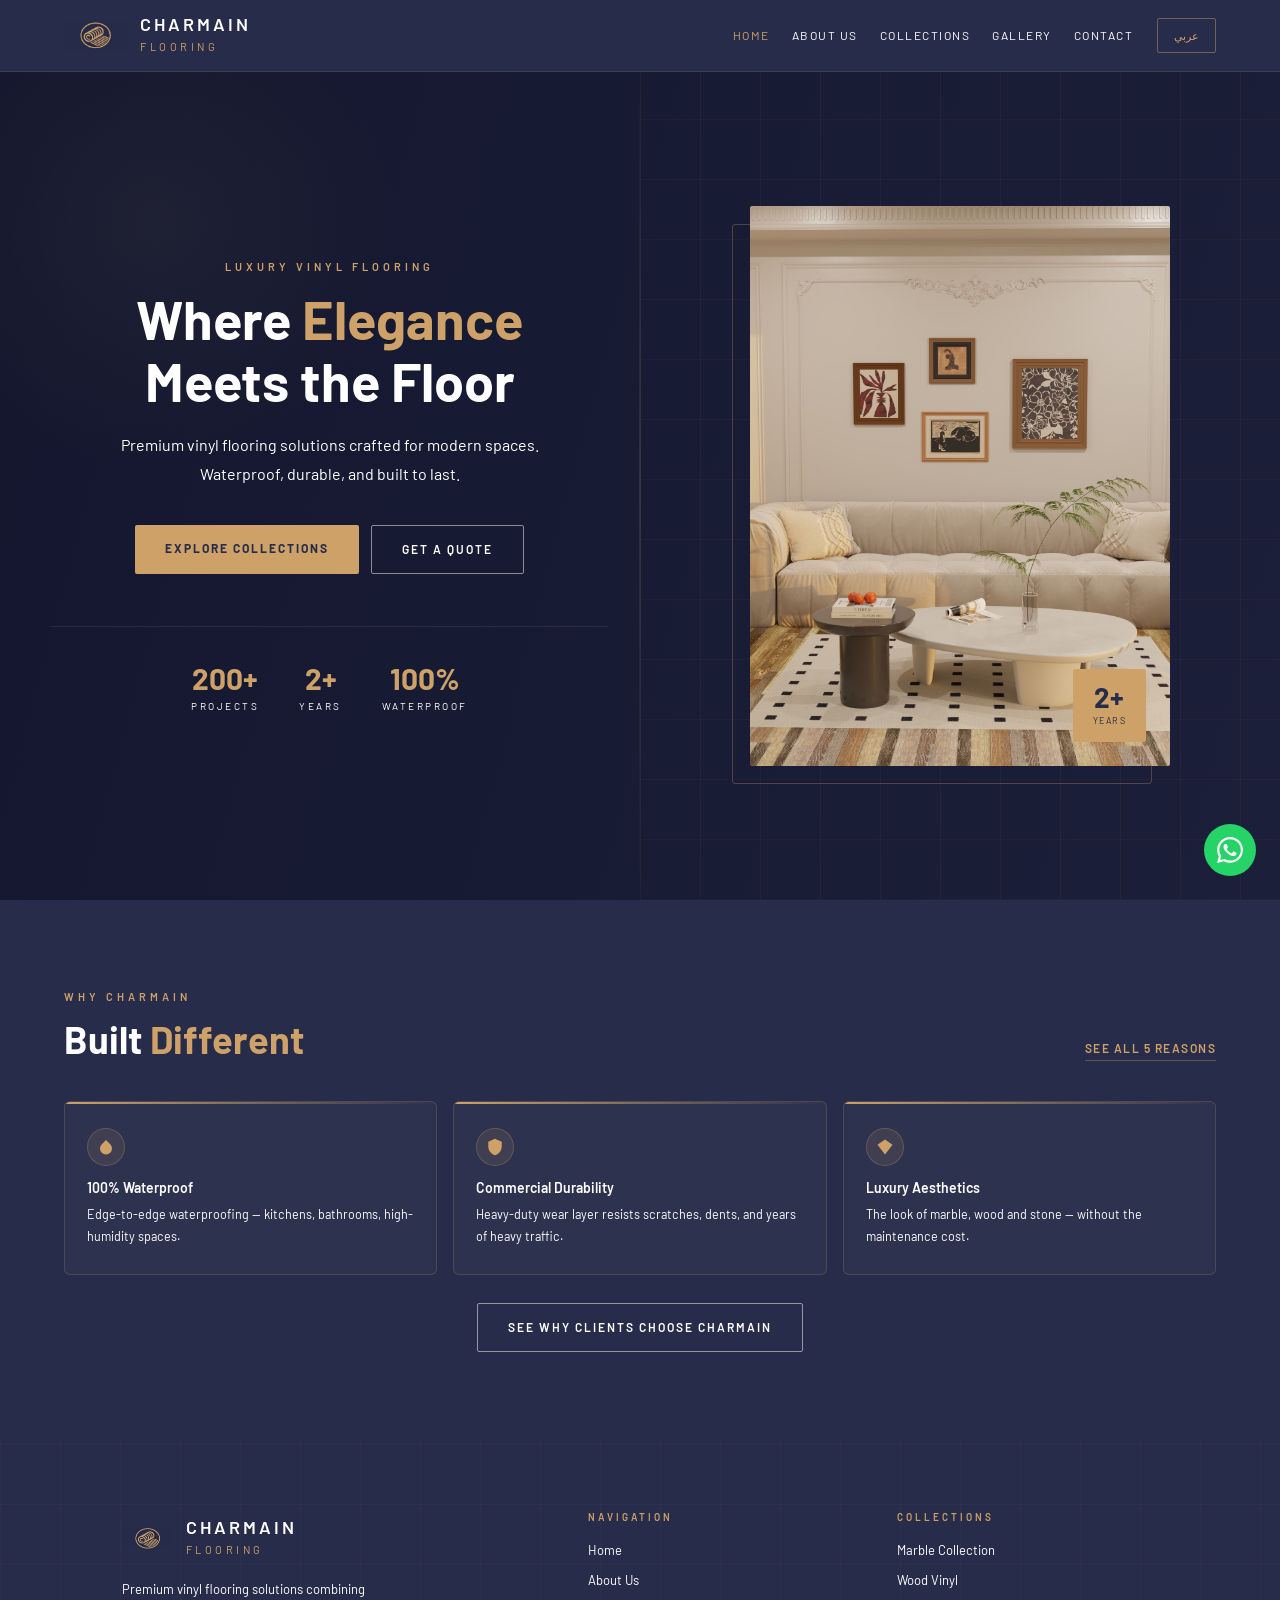
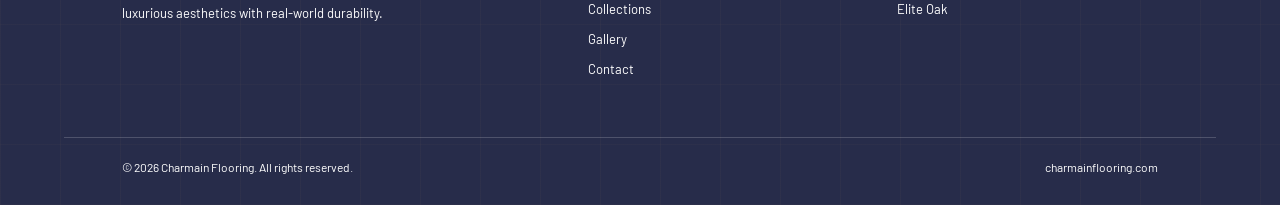
==== index.html @ 374a214e "Hero: add looping muted video background with dark overlay and fade-in transition" ====
<!DOCTYPE html>
<html lang="en">
<head>
<title>Charmain Flooring — Luxury Vinyl Flooring</title>
<meta charset="UTF-8">
<meta name="viewport" content="width=device-width, initial-scale=1.0">
<link rel="icon" href="/favicon.ico" sizes="any">
<link rel="apple-touch-icon" sizes="180x180" href="favicon_io/apple-touch-icon.png">
<link rel="icon" type="image/png" sizes="32x32" href="favicon_io/favicon-32x32.png">
<link rel="icon" type="image/png" sizes="16x16" href="favicon_io/favicon-16x16.png">
<link rel="shortcut icon" href="favicon_io/favicon.ico">
<link rel="manifest" href="favicon_io/site.webmanifest">
<link rel="preconnect" href="https://fonts.googleapis.com">
<link rel="preconnect" href="https://fonts.gstatic.com" crossorigin>
<link href="https://fonts.googleapis.com/css2?family=Barlow:wght@300;400;500;600;700&family=Cairo:wght@300;400;500;600;700;800&display=swap" rel="stylesheet">
<link rel="stylesheet" href="styles.css?v=3">
</head>
<body id="body">

<!-- NAV -->
<nav id="navbar">
  <a class="logo" href="index.html">
    <div class="logo-mark"><img src="[data-uri]" alt="Charmain Flooring Logo" style="width:64px;height:64px;object-fit:contain;"></div>
    <div class="logo-text-wrap">
      <span class="brand">Charmain</span>
      <span class="sub" data-en="Flooring" data-ar="للأرضيات">Flooring</span>
    </div>
  </a>
  <div class="nav-right">
    <ul class="nav-links">
      <li><a href="index.html" class="active" data-en="Home" data-ar="الرئيسية">Home</a></li>
      <li><a href="about.html" class="" data-en="About Us" data-ar="من نحن">About Us</a></li>
      <li><a href="collections.html" class="" data-en="Collections" data-ar="المجموعات">Collections</a></li>
      <li><a href="gallery.html" class="" data-en="Gallery" data-ar="المعرض">Gallery</a></li>
      <li><a href="contact.html" class="" data-en="Contact" data-ar="اتصل بنا">Contact</a></li>
    </ul>
    <button class="lang-btn" id="langBtn" type="button" aria-label="Switch language">عربي</button>
    <button class="hamburger" id="ham" type="button" aria-label="Menu" aria-expanded="false" aria-controls="mobileMenu"><span></span><span></span><span></span></button>
  </div>
</nav>

<div class="mobile-menu" id="mobileMenu">
  <a href="index.html" data-en="Home" data-ar="الرئيسية">Home</a>
  <a href="about.html" data-en="About Us" data-ar="من نحن">About Us</a>
  <a href="collections.html" data-en="Collections" data-ar="المجموعات">Collections</a>
  <a href="gallery.html" data-en="Gallery" data-ar="المعرض">Gallery</a>
  <a href="contact.html" data-en="Contact" data-ar="اتصل بنا">Contact</a>
  <div class="mob-lang-wrap">
    <button class="lang-btn mob-lang" id="langBtnMob" type="button" aria-label="Switch language">عربي</button>
  </div>
</div>

<!-- ══ PAGE: HOME ══════════════════════════════════════════════════════════ -->


<section class="hero">
  <!-- Video background -->
  <video class="hero-video-bg" autoplay muted loop playsinline preload="auto">
    <source src="videos/1.mp4" type="video/mp4">
  </video>
  <div class="hero-video-overlay"></div>

  <div class="hero-grid-bg"></div>
  <div class="hero-vline"></div>
  <div class="hero-content">
    <p class="eyebrow" data-en="Luxury Vinyl Flooring" data-ar="أرضيات فينيل فاخرة">Luxury Vinyl Flooring</p>
    <h1 data-en="Where <em>Elegance</em><br>Meets the Floor" data-ar="حيث تلتقي <em>الأناقة</em><br>بالأرضية">Where <em>Elegance</em><br>Meets the Floor</h1>
    <p class="hero-desc" data-en="Premium vinyl flooring solutions crafted for modern spaces. Waterproof, durable, and built to last." data-ar="حلول أرضيات فينيل راقية مصممة للمساحات الحديثة. مقاوم للماء ومتين وبُني ليدوم.">Premium vinyl flooring solutions crafted for modern spaces. Waterproof, durable, and built to last.</p>
    <div class="hero-btns">
      <a href="collections.html" class="btn-gold" data-en="Explore Collections" data-ar="استكشف المجموعات">Explore Collections</a>
      <a href="contact.html" class="btn-ghost" data-en="Get a Quote" data-ar="اطلب عرض سعر">Get a Quote</a>
    </div>
    <div class="hero-stats">
      <div class="stat"><span class="stat-n">200+</span><span class="stat-l" data-en="Projects" data-ar="مشروع">Projects</span></div>
      <div class="stat"><span class="stat-n">2+</span><span class="stat-l" data-en="Years" data-ar="سنة خبرة">Years</span></div>
      <div class="stat"><span class="stat-n">100%</span><span class="stat-l" data-en="Waterproof" data-ar="مقاوم للماء">Waterproof</span></div>
    </div>
  </div>
  <div class="hero-visual">
    <div class="hero-visual-frame">
    <div class="hero-visual-inner">
      <img src="images/about.jpg" alt="Luxury vinyl flooring living room">
      <div class="hero-visual-badge">
        <span>2+</span>
        <span data-en="Years" data-ar="سنة خبرة">Years</span>
      </div>
    </div>
    </div><!-- /frame -->
  </div>
</section>

<!-- ── HOME: WHY US TEASER ──────────────────────────────────────────────── -->
<section class="home-why-teaser">
  <div class="home-why-inner">
    <div class="home-why-top">
      <div>
        <p class="eyebrow" data-en="Why Charmain" data-ar="لماذا شارمين">Why Charmain</p>
        <h2 data-en="Built <em>Different</em>" data-ar="مختلفون <em>بالبناء</em>">Built <em>Different</em></h2>
      </div>
      <a class="home-why-cta-link" href="about.html" href="about.html" data-en="See All 5 Reasons" data-ar="اطّلع على كل الأسباب الـ5">
        See All 5 Reasons
        <svg viewBox="0 0 24 24"><path d="M8.59 16.59L13.17 12 8.59 7.41 10 6l6 6-6 6z"/></svg>
      </a>
    </div>
    <div class="home-why-preview">
      <div class="home-why-card">
        <div class="home-why-card-icon"><svg viewBox="0 0 24 24"><path d="M12 2.69l5.66 5.66a8 8 0 11-11.31 0z"/></svg></div>
        <h4 data-en="100% Waterproof" data-ar="مقاوم للماء 100%">100% Waterproof</h4>
        <p data-en="Edge-to-edge waterproofing — kitchens, bathrooms, high-humidity spaces." data-ar="مقاوم للماء من حافة إلى حافة — مثالي للمطابخ والحمامات.">Edge-to-edge waterproofing — kitchens, bathrooms, high-humidity spaces.</p>
      </div>
      <div class="home-why-card">
        <div class="home-why-card-icon"><svg viewBox="0 0 24 24"><path d="M12 1L3 5v6c0 5.55 3.84 10.74 9 12 5.16-1.26 9-6.45 9-12V5l-9-4z"/></svg></div>
        <h4 data-en="Commercial Durability" data-ar="متانة تجارية">Commercial Durability</h4>
        <p data-en="Heavy-duty wear layer resists scratches, dents, and years of heavy traffic." data-ar="طبقة تآكل شديدة التحمل تقاوم الخدوش والاستخدام المكثف.">Heavy-duty wear layer resists scratches, dents, and years of heavy traffic.</p>
      </div>
      <div class="home-why-card">
        <div class="home-why-card-icon"><svg viewBox="0 0 24 24"><path d="M12 2L2 9l10 13L22 9z"/></svg></div>
        <h4 data-en="Luxury Aesthetics" data-ar="جماليات فاخرة">Luxury Aesthetics</h4>
        <p data-en="The look of marble, wood and stone — without the maintenance cost." data-ar="مظهر الرخام والخشب والحجر — بدون تكاليف الصيانة.">The look of marble, wood and stone — without the maintenance cost.</p>
      </div>
    </div>
    <div style="text-align:center;margin-top:28px;">
      <a href="about.html" class="btn-ghost" data-en="See Why Clients Choose Charmain" data-ar="اكتشف لماذا يختار عملاؤنا شارمين">See Why Clients Choose Charmain</a>
    </div>
  </div>
</section>

<!-- ══ FOOTER ═══════════════════════════════════════════════════════════════ -->
<footer>
  <div class="container footer-grid">
    <div class="f-brand">
      <div class="logo" style="margin-bottom:14px;">
        <div class="logo-mark" style="width:52px;height:52px;"><img src="[data-uri]" alt="Charmain Flooring" style="width:52px;height:52px;object-fit:contain;"></div>
        <div class="logo-text-wrap">
          <span class="brand">Charmain</span>
          <span class="sub" data-en="Flooring" data-ar="للأرضيات">Flooring</span>
        </div>
      </div>
      <p data-en="Premium vinyl flooring solutions combining luxurious aesthetics with real-world durability." data-ar="حلول أرضيات فينيل فاخرة تجمع بين الجمالية الراقية والمتانة الحقيقية.">Premium vinyl flooring solutions combining luxurious aesthetics with real-world durability.</p>
    </div>
    <div class="f-col">
      <h4 data-en="Navigation" data-ar="روابط">Navigation</h4>
      <a href="index.html" data-en="Home" data-ar="الرئيسية">Home</a>
      <a href="about.html" data-en="About Us" data-ar="من نحن">About Us</a>
      <a href="collections.html" data-en="Collections" data-ar="المجموعات">Collections</a>
      <a href="gallery.html" data-en="Gallery" data-ar="المعرض">Gallery</a>
      <a href="contact.html" data-en="Contact" data-ar="اتصل بنا">Contact</a>
    </div>
    <div class="f-col">
      <h4 data-en="Collections" data-ar="المجموعات">Collections</h4>
      <a href="collections.html" data-en="Marble Collection" data-ar="مجموعة الرخام">Marble Collection</a>
      <a href="collections.html" data-en="Wood Vinyl" data-ar="فينيل الخشب">Wood Vinyl</a>
      <a href="collections.html" data-en="Elite Oak" data-ar="إيليت أوك">Elite Oak</a>
    </div>
  </div>
  <div class="footer-bottom container">
    <p data-en="© 2026 Charmain Flooring. All rights reserved." data-ar="© 2026 شارمين فلورينج. جميع الحقوق محفوظة.">© 2026 Charmain Flooring. All rights reserved.</p>
    <p>charmainflooring.com</p>
  </div>
</footer>

<!-- WHATSAPP -->
<a href="https://wa.me/201007388394" class="wa-btn" target="_blank" aria-label="WhatsApp">
  <svg viewBox="0 0 24 24"><path d="M17.472 14.382c-.297-.149-1.758-.867-2.03-.967-.273-.099-.471-.148-.67.15-.197.297-.767.966-.94 1.164-.173.199-.347.223-.644.075-.297-.15-1.255-.463-2.39-1.475-.883-.788-1.48-1.761-1.653-2.059-.173-.297-.018-.458.13-.606.134-.133.298-.347.446-.52.149-.174.198-.298.298-.497.099-.198.05-.371-.025-.52-.075-.149-.669-1.612-.916-2.207-.242-.579-.487-.5-.669-.51-.173-.008-.371-.01-.57-.01-.198 0-.52.074-.792.372-.272.297-1.04 1.016-1.04 2.479 0 1.462 1.065 2.875 1.213 3.074.149.198 2.096 3.2 5.077 4.487.709.306 1.262.489 1.694.625.712.227 1.36.195 1.871.118.571-.085 1.758-.719 2.006-1.413.248-.694.248-1.289.173-1.413-.074-.124-.272-.198-.57-.347m-5.421 7.403h-.004a9.87 9.87 0 01-5.031-1.378l-.361-.214-3.741.982.998-3.648-.235-.374a9.86 9.86 0 01-1.51-5.26c.001-5.45 4.436-9.884 9.888-9.884 2.64 0 5.122 1.03 6.988 2.898a9.825 9.825 0 012.893 6.994c-.003 5.45-4.437 9.884-9.885 9.884m8.413-18.297A11.815 11.815 0 0012.05 0C5.495 0 .16 5.335.157 11.892c0 2.096.547 4.142 1.588 5.945L.057 24l6.305-1.654a11.882 11.882 0 005.683 1.448h.005c6.554 0 11.89-5.335 11.893-11.893a11.821 11.821 0 00-3.48-8.413z"/></svg>
</a>

<!-- LIGHTBOX -->
<div class="lightbox-overlay" id="swatchLightbox" onclick="closeLightbox(event)" role="dialog" aria-modal="true" aria-labelledby="lbName">
  <div class="lightbox-card" onclick="event.stopPropagation()">
    <button class="lightbox-close" type="button" aria-label="Close swatch details" onclick="closeLightbox()">&times;</button>
    <div class="lightbox-swatch" id="lbSwatch"></div>
    <span class="lightbox-code" id="lbCode"></span>
    <span class="lightbox-name" id="lbName"></span>
    <p id="lbDesc" style="font-size:13px;color:#888;line-height:1.6;margin:8px 0 4px;font-family:inherit;"></p>
    <div class="lightbox-specs">
      <span class="lightbox-spec" data-en="2m Width" data-ar="عرض 2م">2m Width</span>
      <span class="lightbox-spec" data-en="25m Length" data-ar="طول 25م">25m Length</span>
      <span class="lightbox-spec" data-en="50m² Coverage" data-ar="تغطية 50م²">50m² Coverage</span>
      <span class="lightbox-spec" id="lbThick"></span>
    </div>
    <button class="lightbox-cta" type="button" onclick="closeLightbox();window.location='contact.html';" data-en="Request Sample" data-ar="اطلب عينة">Request Sample</button>
  </div>
</div>

<script src="script.js?v=3"></script>
<script>
/* Hero video background — fade in when ready */
(function() {
  var v = document.querySelector('.hero-video-bg');
  if (!v) return;
  function reveal() { v.classList.add('loaded'); }
  if (v.readyState >= 3) { reveal(); }
  else { v.addEventListener('canplay', reveal, { once: true }); }
  // Fallback: show after 2s regardless
  setTimeout(reveal, 2000);
})();
</script>
</body>
</html>
---- styles.css ----
/* ── RESET & BASE ──────────────────────────────────────────────────────── */
*, *::before, *::after { margin: 0; padding: 0; box-sizing: border-box; }
:root {
  --navy:       #272c4a;
  --navy-light: #32395c;
  --gold:       #cda168;
  --gold-light: #dbb87e;
  --cream:      #f9f4f0;
  --limestone:  #e0d8cc;
  --silver:     #cfd4d9;
  --charcoal:   #4a4a4a;
  --white:      #ffffff;
}
html { scroll-behavior: smooth; font-size: 16px; overflow-x: hidden; }
body {
  font-family: 'Barlow', sans-serif;
  background: var(--cream);
  color: var(--navy);
  line-height: 1.6;
  overflow-x: hidden;
  -webkit-text-size-adjust: 100%;
}
body.rtl { direction: rtl; font-family: 'Cairo', sans-serif; }

body.rtl, .rtl * {
  letter-spacing: 0 !important;
  text-transform: none !important;
  font-family: 'Cairo', sans-serif !important;
  font-feature-settings: "liga" 1, "calt" 1;
}
/* Logo stays Barlow in both languages — it's Latin brand text */
body.rtl .logo-text-wrap .brand,
body.rtl .logo-text-wrap .sub {
  font-family: 'Barlow', sans-serif !important;
  text-transform: uppercase !important;
  letter-spacing: 3px !important;
}
body.rtl .logo-text-wrap .sub {
  letter-spacing: 3.5px !important;
}

@supports (-webkit-touch-callout: none) {
  body.rtl {
    -webkit-font-smoothing: antialiased;
    text-rendering: optimizeLegibility;
  }
}

body.rtl input, body.rtl textarea, body.rtl select, body.rtl button {
  font-family: 'Cairo', sans-serif; text-align: right;
}
img { display: block; max-width: 100%; }
a { text-decoration: none; color: inherit; }

/* ── UTILITY ───────────────────────────────────────────────────────────── */
.container   { max-width: 1160px; margin: 0 auto; padding: 0 5%; }
.section-pad { padding: clamp(64px, 8vw, 100px) 5%; }
.gold-bar    { width: 40px; height: 2px; background: var(--gold); margin: 16px 0 36px; }
.eyebrow { color: var(--gold); font-size: 11px; letter-spacing: 4px; text-transform: uppercase; font-weight: 600; margin-bottom: 12px; }
h1, h2, h3, h4 { font-weight: 700; line-height: 1.15; }
h1 { font-size: clamp(34px, 5vw, 54px); }
h2 { font-size: clamp(26px, 4vw, 38px); }
h3 { font-size: 17px; }
h4 { font-size: 14px; }
h1 em, h2 em { color: var(--gold); font-style: normal; }
.body-text { color: var(--charcoal); font-size: 15px; line-height: 1.85; }

/* ── BUTTONS ───────────────────────────────────────────────────────────── */
.btn-gold {
  display: inline-block; background: var(--gold); color: var(--navy);
  padding: 14px 30px; font-size: 12px; font-weight: 700; letter-spacing: 2px;
  text-transform: uppercase; border: none; border-radius: 2px; cursor: pointer;
  font-family: inherit; transition: background 0.2s;
}
.btn-gold:hover { background: var(--gold-light); }
.btn-ghost {
  display: inline-block;
  background: transparent;
  color: rgba(255,255,255,1);
  padding: 14px 30px;
  font-size: 12px;
  font-weight: 600;
  letter-spacing: 2px;
  text-transform: uppercase;
  border: 1px solid rgba(255,255,255,0.5);
  border-radius: 2px;
  cursor: pointer;
  font-family: inherit;
  transition: border-color 0.2s, color 0.2s;
}
.btn-ghost:hover { border-color: white; color: white; }

/* ── NAVBAR ────────────────────────────────────────────────────────────── */
nav {
  position: sticky; top: 0; z-index: 100; background: var(--navy);
  border-bottom: 1px solid rgba(205,161,104,0.15);
  display: flex; align-items: center; justify-content: space-between;
  padding: 0 5%; height: 72px;
}
.logo { display: flex; align-items: center; gap: 12px; }
.logo-mark { width: 64px; height: 64px; display: flex; align-items: center; justify-content: center; flex-shrink: 0; }
.logo-text-wrap .brand { display: block; color: white; font-size: 18px; font-weight: 600; letter-spacing: 3px; text-transform: uppercase; line-height: 1.1; }
.logo-text-wrap .sub { display: block; color: var(--gold); font-size: 11px; letter-spacing: 3.5px; text-transform: uppercase; margin-top: 3px; }
.nav-right { display: flex; align-items: center; gap: 24px; }
.nav-links { display: flex; list-style: none; gap: 22px; }
.nav-links a { color: rgba(255,255,255,1); font-size: 12px; letter-spacing: 1.5px; text-transform: uppercase; transition: color 0.2s; padding: 4px 0; min-height: 44px; display: flex; align-items: center; }
.nav-links a:hover, .nav-links a.active { color: var(--gold); }
.lang-btn { background: transparent; border: 1px solid rgba(205,161,104,0.45); color: var(--gold); padding: 10px 16px; font-size: 11px; letter-spacing: 0; cursor: pointer; border-radius: 2px; font-family: inherit; transition: background 0.2s, color 0.2s; display: inline-flex; align-items: center; justify-content: center; line-height: 1.2; overflow: visible; white-space: nowrap; }
.lang-btn:hover { background: var(--gold); color: var(--navy); }
.lang-btn:focus-visible,
.nav-links a:focus-visible,
.mobile-menu a:focus-visible,
.tab-btn:focus-visible,
.gf-btn:focus-visible,
.home-why-cta-link:focus-visible,
.ab-integrity-link:focus-visible,
.lightbox-close:focus-visible,
.lightbox-cta:focus-visible,
.form-swatch-item:focus-visible {
  outline: 2px solid var(--gold);
  outline-offset: 3px;
}
.mob-lang-wrap { padding-top: 16px; }
.mob-lang { width: 100%; padding: 12px; font-size: 13px; text-align: center; border: 1px solid rgba(205,161,104,0.4); }
.hamburger { display: none; flex-direction: column; gap: 5px; background: none; border: none; cursor: pointer; padding: 4px; }
.hamburger span { display: block; width: 22px; height: 1.5px; background: white; transition: all 0.3s; }

/* ── MOBILE MENU ───────────────────────────────────────────────────────── */
.mobile-menu { display: none; position: fixed; top: 72px; left: 0; right: 0; bottom: 0; background: var(--navy); z-index: 90; flex-direction: column; padding: 32px 5%; gap: 0; }
.mobile-menu.open { display: flex; }
.mobile-menu a { color: rgba(255,255,255,1); font-size: 16px; letter-spacing: 1px; text-transform: uppercase; padding: 18px 0; min-height: 44px; border-bottom: 1px solid rgba(255,255,255,0.06); transition: color 0.2s; display: flex; align-items: center; }
.mobile-menu a:hover { color: var(--gold); }

/* ── PAGE SYSTEM ───────────────────────────────────────────────────────── */
.page { display: none; }
.page.active { display: block; }

/* ── HERO ──────────────────────────────────────────────────────────────── */
.hero {
  background: var(--navy); min-height: calc(100vh - 72px);
  display: grid; grid-template-columns: 1fr 1fr; align-items: center;
  position: relative; overflow: hidden;
}

/* ── Hero video background ── */
.hero-video-bg {
  position: absolute;
  inset: 0;
  width: 100%;
  height: 100%;
  object-fit: cover;
  object-position: center;
  z-index: 0;
  pointer-events: none;
  opacity: 0;
  transition: opacity 1.2s ease;
}
.hero-video-bg.loaded { opacity: 1; }
.hero-video-overlay {
  position: absolute;
  inset: 0;
  z-index: 1;
  /* dark gradient: strong on left (text side), lighter on right (image side) */
  background: linear-gradient(
    105deg,
    rgba(15, 18, 40, 0.82) 0%,
    rgba(15, 18, 40, 0.65) 50%,
    rgba(15, 18, 40, 0.50) 100%
  );
}
.hero-grid-bg { position: absolute; right: 0; top: 0; bottom: 0; width: 50%; z-index: 2; background: repeating-linear-gradient(90deg, rgba(205,161,104,0.05) 0, rgba(205,161,104,0.05) 1px, transparent 1px, transparent 60px), repeating-linear-gradient(0deg, rgba(205,161,104,0.04) 0, rgba(205,161,104,0.04) 1px, transparent 1px, transparent 60px); }
.hero-vline { position: absolute; left: 50%; top: 0; bottom: 0; transform: translateX(-50%); width: 1px; z-index: 2; background: linear-gradient(to bottom, transparent, rgba(205,161,104,0.3), transparent); }
.hero-content { padding: clamp(60px,8vw,100px) clamp(24px,5%,80px) clamp(60px,8vw,100px) clamp(24px,8%,120px); position: relative; z-index: 2; display: flex; flex-direction: column; align-items: center; text-align: center; }
.hero-content .eyebrow, .hero-content h1, .hero-content .hero-desc { text-align: center; }
.hero-content .hero-desc { margin-left: auto; margin-right: auto; }
.hero-content .hero-btns { justify-content: center; }
.hero-content .hero-stats { justify-content: center; width: 100%; }
.hero-visual { position: relative; z-index: 2; height: 100%; min-height: calc(100vh - 72px); display: flex; align-items: center; justify-content: center; padding: clamp(40px,6vw,80px); }
.hero-visual-inner { width: 100%; max-width: 420px; aspect-ratio: 3/4; border-radius: 2px; overflow: hidden; position: relative; }
.hero-visual-inner img { width: 100%; height: 100%; object-fit: cover; }
.hero-visual-badge { position: absolute; bottom: 24px; right: 24px; background: var(--gold); color: var(--navy); padding: 14px 20px; border-radius: 2px; text-align: center; z-index: 3; }
.hero-visual-badge span:first-child { display: block; font-size: 28px; font-weight: 700; line-height: 1; }
.hero-visual-badge span:last-child { display: block; font-size: 9px; letter-spacing: 1.5px; text-transform: uppercase; margin-top: 3px; }
.hero h1 { color: white; margin-bottom: 18px; }
.hero-desc { color: rgba(255,255,255,1); font-size: clamp(14px,2vw,16px); line-height: 1.85; margin-bottom: 36px; max-width: 460px; }
.hero-btns { display: flex; gap: 12px; flex-wrap: wrap; margin-bottom: 0; }
.hero-stats { display: flex; gap: 40px; margin-top: 52px; padding-top: 36px; border-top: 1px solid rgba(255,255,255,0.08); flex-wrap: wrap; }
.stat-n { display: block; color: var(--gold); font-size: 30px; font-weight: 700; line-height: 1; }
.stat-l { display: block; color: rgba(255,255,255,1); font-size: 10px; letter-spacing: 2.5px; text-transform: uppercase; margin-top: 5px; }

/* ── ABOUT ─────────────────────────────────────────────────────────────── */
.about { background: white; }
.about-grid { display: grid; grid-template-columns: 1fr 1fr; gap: clamp(32px,6vw,72px); align-items: center; position: relative; z-index: 1; }
.about-visual {
  border-radius: 3px;
  aspect-ratio: 4/3;
  min-height: 260px;
  overflow: hidden;
  position: relative;
  box-shadow: 0 24px 60px rgba(39,44,74,0.18);
}
.about-visual::after {
  content: '';
  position: absolute;
  inset: 0;
  border: 1px solid rgba(205,161,104,0.18);
  border-radius: 3px;
  pointer-events: none;
  z-index: 2;
  background: linear-gradient(
    to top,
    rgba(39,44,74,0.55) 0%,
    rgba(39,44,74,0.15) 35%,
    transparent 60%
  );
}
.about-visual img {
  width: 100%; height: 100%;
  object-fit: cover; object-position: center 70%; display: block;
  filter: contrast(1.03) saturate(0.92);
  transition: transform 0.6s cubic-bezier(0.25,0.46,0.45,0.94);
}
.about-visual:hover img { transform: scale(1.04); }
.about-badge { position: absolute; bottom: 20px; right: 20px; background: var(--gold); color: var(--navy); padding: 12px 18px; border-radius: 2px; z-index: 3; text-align: center; }
.rtl .about-badge { right: auto; left: 20px; }
.badge-n { display: block; font-size: 26px; font-weight: 700; line-height: 1; }
.badge-l { display: block; font-size: 9px; letter-spacing: 1.5px; text-transform: uppercase; margin-top: 2px; }
.about-text h2 { margin-bottom: 0; }
.about-feats { display: grid; grid-template-columns: 1fr 1fr; gap: 12px; margin-top: 28px; }
.feat {
  display: flex; flex-direction: column; padding: 16px 18px;
  border: 1px solid var(--limestone);
  border-left: 3px solid var(--gold);
  border-radius: 0 3px 3px 0;
  background: var(--cream);
  transition: border-left-color 0.2s, background 0.2s;
}
.feat:hover { background: white; border-left-color: var(--gold-light); }
.rtl .feat { border-left: 1px solid var(--limestone); border-right: 3px solid var(--gold); border-radius: 3px 0 0 3px; }
.rtl .feat:hover { border-right-color: var(--gold-light); }
.feat-title { font-size: 13px; font-weight: 600; color: var(--navy); margin-bottom: 3px; }
.feat-desc  { font-size: 12px; color: var(--charcoal); }

/* ── ABOUT REDESIGN ────────────────────────────────────────────────────── */

/* Hero split */
.ab-hero { background: var(--cream); }
.ab-hero-grid {
  display: grid;
  grid-template-columns: 1fr 1fr;
  gap: clamp(32px, 6vw, 80px);
  align-items: center;
}
.ab-badge-pill {
  display: inline-flex;
  align-items: center;
  gap: 8px;
  background: rgba(205,161,104,0.12);
  border: 1px solid rgba(205,161,104,0.3);
  color: var(--gold);
  font-size: 11px;
  font-weight: 600;
  letter-spacing: 1.5px;
  text-transform: uppercase;
  padding: 6px 14px;
  border-radius: 40px;
  margin-bottom: 24px;
}
.ab-hero-text h1 {
  font-size: clamp(38px, 5.5vw, 64px);
  line-height: 1.1;
  margin-bottom: 20px;
}
.ab-est {
  margin-top: 28px;
  font-size: 11px;
  letter-spacing: 4px;
  color: var(--charcoal);
  font-weight: 600;
  text-transform: uppercase;
  border-left: 2px solid var(--gold);
  padding-left: 14px;
}
.rtl .ab-est { border-left: none; border-right: 2px solid var(--gold); padding-left: 0; padding-right: 14px; }
.ab-hero-visual { position: relative; }

/* Transformation section */
.ab-transform { background: white; }
.ab-transform-grid {
  display: grid;
  grid-template-columns: 1fr 1fr;
  gap: clamp(32px, 6vw, 80px);
  align-items: start;
}
.ab-transform-text { padding-top: 40px; }
.ab-transform-visual { order: -1; padding-top: 40px; }
.rtl .ab-transform-visual { order: 1; }
.ab-transform-visual .about-visual img { object-position: center 80%; }

/* Material Integrity */
.ab-integrity { background: var(--cream); }
.ab-integrity-label {
  font-size: clamp(22px, 3vw, 30px);
  font-weight: 700;
  color: var(--navy);
  margin-bottom: 10px;
}
.ab-integrity-sub { max-width: 560px; margin-bottom: 6px; }
.ab-integrity-link {
  display: inline-block;
  font-size: 11px;
  letter-spacing: 2px;
  text-transform: uppercase;
  color: var(--gold);
  font-weight: 700;
  margin-bottom: 36px;
  cursor: pointer;
  transition: opacity 0.2s;
}
.ab-integrity-link:hover { opacity: 0.75; }
.ab-feat-grid {
  display: grid;
  grid-template-columns: repeat(4, 1fr);
  gap: 20px;
}
.ab-feat-card {
  background: white;
  border: 1px solid var(--limestone);
  border-radius: 3px;
  padding: 24px 20px;
  transition: box-shadow 0.25s, transform 0.25s;
}
.ab-feat-card:hover {
  box-shadow: 0 12px 40px rgba(39,44,74,0.1);
  transform: translateY(-3px);
}
.ab-feat-icon {
  width: 36px; height: 36px;
  background: rgba(205,161,104,0.1);
  border-radius: 50%;
  display: flex; align-items: center; justify-content: center;
  margin-bottom: 16px;
}
.ab-feat-icon svg { width: 18px; height: 18px; fill: var(--gold); }
.ab-feat-card h4 { font-size: 14px; font-weight: 700; color: var(--navy); margin-bottom: 8px; }
.ab-feat-card p { font-size: 13px; color: var(--charcoal); line-height: 1.7; }

/* Responsive */
@media (max-width: 860px) {
  .ab-hero-grid,
  .ab-transform-grid { grid-template-columns: 1fr; gap: 32px; }
  .ab-transform-visual { order: 0; }
  .ab-feat-grid { grid-template-columns: 1fr 1fr; }
}
@media (max-width: 520px) {
  .ab-feat-grid { grid-template-columns: 1fr; }
  .ab-transform-visual { display: flex; justify-content: center; }
  .ab-transform-visual .about-visual { width: 100%; max-width: 90%; margin: 0 auto; aspect-ratio: 16/9; }
  .ab-transform-visual .about-visual img { object-position: center center; }
  .ab-transform-text .eyebrow { margin-top: 16px; }
}

/* ── COLLECTIONS PAGE ──────────────────────────────────────────────────── */
.collections-page { background: var(--white); }

.collection-tabs { display: flex; gap: 0; border-bottom: 2px solid var(--limestone); margin-bottom: 48px; flex-wrap: wrap; }
.tab-btn {
  background: none;
  border: none;
  cursor: pointer;
  font-family: inherit;
  font-size: 11px;
  letter-spacing: 2px;
  text-transform: uppercase;
  font-weight: 600;
  color: rgba(39,44,74,0.35);
  padding: 14px 26px;
  border-bottom: 3px solid transparent;
  margin-bottom: -2px;
  transition: color 0.2s, border-color 0.2s, background 0.2s;
  position: relative;
  border-radius: 3px 3px 0 0;
}
.tab-btn:hover {
  color: var(--navy);
  background: rgba(205,161,104,0.06);
}
.tab-btn.active {
  color: var(--navy);
  background: white;
  border-bottom-color: var(--gold);
  font-weight: 700;
  letter-spacing: 1.5px;
}
.tab-btn.active::after {
  content: '';
  position: absolute;
  bottom: -1px;
  left: 0; right: 0;
  height: 3px;
  background: var(--gold);
  border-radius: 2px 2px 0 0;
}

.collection-panel { display: none !important; }
.collection-panel.active { display: block !important; }

.collection-hero {
  display: grid; grid-template-columns: 1fr 1fr; gap: clamp(32px,5vw,64px);
  align-items: center; margin-bottom: 48px;
}
.collection-img {
  border-radius: 3px;
  overflow: hidden;
  aspect-ratio: 16/11;
  position: relative;
  box-shadow: 0 20px 56px rgba(39,44,74,0.16);
}
.collection-img::after {
  content: '';
  position: absolute;
  inset: 0;
  border: 1px solid rgba(205,161,104,0.18);
  border-radius: 3px;
  pointer-events: none;
  z-index: 2;
  background: linear-gradient(
    135deg,
    transparent 55%,
    rgba(39,44,74,0.22) 100%
  );
}
.collection-img img {
  width: 100%; height: 100%;
  object-fit: cover; object-position: center 75%; display: block;
  filter: contrast(1.04) saturate(0.93);
  transition: transform 0.65s cubic-bezier(0.25,0.46,0.45,0.94);
}
.collection-img:hover img { transform: scale(1.04); }
.collection-info { }
.collection-info .eyebrow { margin-bottom: 8px; }
.collection-info h2 { margin-bottom: 0; }
.collection-info .body-text { margin-top: 20px; }

.collection-specs {
  display: grid; grid-template-columns: repeat(3, 1fr); gap: 12px; margin-top: 28px;
}
.spec-card {
  background: white;
  border: 1px solid var(--limestone);
  border-top: 2px solid var(--gold);
  border-radius: 0 0 3px 3px;
  padding: 14px 16px;
  transition: border-top-color 0.2s, box-shadow 0.2s;
}
.spec-card:hover { border-top-color: var(--gold-light); box-shadow: 0 4px 16px rgba(39,44,74,0.08); }
.spec-label { font-size: 9px; letter-spacing: 2px; text-transform: uppercase; color: var(--gold); font-weight: 600; margin-bottom: 4px; display: block; }
.spec-val   { font-size: 14px; font-weight: 600; color: var(--navy); }

.collection-gallery { margin-top: 0; }
.collection-gallery h3 { font-size: 13px; letter-spacing: 2px; text-transform: uppercase; color: var(--charcoal); margin-bottom: 16px; font-weight: 600; }
.coll-grid {
  display: grid;
  grid-template-columns: repeat(3, 1fr);
  gap: 8px;
  margin-top: 32px;
}
.coll-grid-item {
  border-radius: 3px;
  overflow: hidden;
  aspect-ratio: 4/3;
  position: relative;
}
.coll-grid-item::after {
  content: '';
  position: absolute;
  inset: 0;
  border: 1px solid rgba(205,161,104,0.15);
  border-radius: 3px;
  pointer-events: none;
  z-index: 2;
  background: linear-gradient(
    to top,
    rgba(39,44,74,0.3) 0%,
    transparent 50%
  );
  transition: opacity 0.4s;
}
.coll-grid-item:hover::after { opacity: 0.5; }
.coll-grid-item img {
  width: 100%; height: 100%; object-fit: cover; object-position: center 70%; display: block;
  filter: contrast(1.03) saturate(0.94);
  transition: transform 0.55s cubic-bezier(0.25,0.46,0.45,0.94);
}
.coll-grid-item:hover img { transform: scale(1.07); }

/* ── WHY ───────────────────────────────────────────────────────────────── */
.why { background: white; }
.why h2, .why .eyebrow { color: var(--navy); }
.why .eyebrow { color: var(--gold); }
.why-grid { display: grid; grid-template-columns: repeat(3, 1fr); gap: 24px; }

/* Icon per card */
.w-icon {
  width: 48px; height: 48px;
  background: rgba(205,161,104,0.1);
  border: 1px solid rgba(205,161,104,0.3);
  border-radius: 50%;
  display: flex; align-items: center; justify-content: center;
  margin-bottom: 20px;
  flex-shrink: 0;
  transition: background 0.3s, border-color 0.3s;
}
.w-icon svg { width: 20px; height: 20px; fill: var(--gold); }

.w-card {
  border: 1px solid var(--limestone);
  border-top: 3px solid var(--gold);
  border-radius: 0 0 4px 4px;
  padding: 28px 24px;
  transition: box-shadow 0.3s, transform 0.3s;
  position: relative;
  background: var(--cream);
  overflow: hidden;
}
/* Hover glow — subtle gold tint */
.w-card-glow {
  position: absolute;
  inset: 0;
  background: radial-gradient(ellipse at top left, rgba(205,161,104,0.06) 0%, transparent 70%);
  opacity: 0;
  transition: opacity 0.35s;
  pointer-events: none;
}
.w-card:hover {
  transform: translateY(-4px);
  box-shadow: 0 12px 36px rgba(39,44,74,0.1);
}
.w-card:hover .w-card-glow { opacity: 1; }
.w-card:hover .w-icon {
  background: rgba(205,161,104,0.18);
  border-color: rgba(205,161,104,0.5);
}

.w-num {
  position: absolute; top: 16px; right: 20px;
  font-size: 48px; font-weight: 800;
  color: rgba(205,161,104,0.08);
  line-height: 1; pointer-events: none;
  font-family: 'Barlow', sans-serif;
}
.rtl .w-num { right: auto; left: 20px; }

.w-card h4 {
  color: var(--navy);
  font-size: 15px;
  font-weight: 700;
  margin-bottom: 10px;
  letter-spacing: 0.2px;
}
.w-card p {
  color: var(--charcoal);
  font-size: 13.5px;
  line-height: 1.8;
}

/* ── GALLERY PAGE ──────────────────────────────────────────────────────── */
.gallery-page { background: white; }
.gallery-mosaic {
  display: grid;
  grid-template-columns: 1.2fr 1fr 1fr;
  grid-template-rows: 280px 280px;
  gap: 10px;
}
.g-item {
  border-radius: 4px;
  overflow: hidden;
  position: relative;
  background: var(--navy);
}
.g-item::after {
  content: '';
  position: absolute;
  inset: 0;
  border: 1px solid rgba(205,161,104,0.12);
  border-radius: 4px;
  pointer-events: none;
  z-index: 3;
  transition: border-color 0.3s;
}
.g-item:hover::after { border-color: rgba(205,161,104,0.5); }
/* Gradient overlay */
.g-item::before {
  content: '';
  position: absolute; inset: 0;
  background: linear-gradient(to top, rgba(39,44,74,0.72) 0%, rgba(39,44,74,0.15) 45%, transparent 70%);
  z-index: 2; pointer-events: none;
  transition: opacity 0.35s;
}
.g-item:hover::before { opacity: 0.85; }
.g-item img {
  width: 100%; height: 100%;
  object-fit: cover; object-position: center 60%; display: block;
  filter: contrast(1.04) saturate(0.9);
  transition: transform 0.65s cubic-bezier(0.25,0.46,0.45,0.94);
}
.g-item:hover img { transform: scale(1.06); }
.g-tall { grid-row: span 2; }
.g-wide { grid-column: span 2; }
/* Caption label */
.g-caption {
  position: absolute; bottom: 0; left: 0; right: 0;
  z-index: 4; padding: 18px 20px 16px;
  display: flex; flex-direction: column; gap: 3px;
}
.g-caption-room {
  font-size: 9px; letter-spacing: 2.5px; text-transform: uppercase;
  color: var(--gold); font-weight: 600;
}
.g-caption-title {
  font-size: 14px; font-weight: 600; color: white; line-height: 1.2;
}
.g-tag {
  position: absolute; top: 16px; right: 16px; z-index: 4;
  background: rgba(39,44,74,0.75); backdrop-filter: blur(6px);
  border: 1px solid rgba(205,161,104,0.35);
  color: var(--gold); font-size: 9px; letter-spacing: 1.5px;
  text-transform: uppercase; font-weight: 600;
  padding: 5px 10px; border-radius: 2px;
}

/* ══ LUXE GALLERY PAGE — EDITORIAL DARK STYLE ══════════════════════════ */

/* Override background for gallery page */
.gallery-page {
  background: var(--navy) !important;
  color: #fff;
  padding-top: 0 !important;
  padding-bottom: 0 !important;
}

/* Gallery hero header */
.gallery-hero-header {
  padding: clamp(60px,8vw,100px) 5% clamp(40px,5vw,60px);
  display: grid;
  grid-template-columns: 1fr 1fr;
  align-items: end;
  gap: clamp(24px,4vw,60px);
  border-bottom: 1px solid rgba(205,161,104,0.15);
  max-width: 1160px;
  margin: 0 auto;
}
.gallery-eyebrow {
  font-size: 10px;
  letter-spacing: 4px;
  text-transform: uppercase;
  color: var(--gold);
  font-weight: 600;
  margin-bottom: 16px;
  display: block;
}
.gallery-headline {
  font-size: clamp(52px, 9vw, 110px);
  font-weight: 800;
  line-height: 0.9;
  letter-spacing: -2px;
  color: #fff;
  text-transform: uppercase;
  font-family: 'Barlow', sans-serif;
}
.rtl .gallery-headline { font-family: 'Cairo', sans-serif; letter-spacing: 0; }
.gallery-quote-side {
  padding-bottom: 8px;
}
.gallery-quote-text {
  font-size: clamp(13px,1.5vw,15px);
  font-style: italic;
  color: rgba(255,255,255,0.45);
  line-height: 1.75;
  max-width: 340px;
  border-left: 2px solid rgba(205,161,104,0.4);
  padding-left: 18px;
}
.rtl .gallery-quote-text { border-left: none; border-right: 2px solid rgba(205,161,104,0.4); padding-left: 0; padding-right: 18px; }

/* Filter tabs — dark */
.gallery-filter-bar {
  display: flex;
  gap: 0;
  padding: 0 5%;
  max-width: 1160px;
  margin: 0 auto;
  border-bottom: 1px solid rgba(205,161,104,0.18);
}
.gf-btn {
  background: none;
  border: none;
  cursor: pointer;
  font-family: inherit;
  font-size: 10px;
  letter-spacing: 2.5px;
  text-transform: uppercase;
  font-weight: 600;
  color: rgba(255,255,255,0.35);
  padding: 18px 20px;
  border-bottom: 2px solid transparent;
  margin-bottom: -1px;
  transition: color 0.2s, border-color 0.2s;
}
.gf-btn:hover { color: rgba(255,255,255,1); }
.gf-btn.active { color: var(--gold); border-bottom-color: var(--gold); }

/* Editorial mosaic grid */
.gallery-editorial {
  padding: 0 5%;
  max-width: 1160px;
  margin: 0 auto;
}

/* Row 1 — asymmetric: large tall left + 2 stacked right */
.g-row-asym {
  display: grid;
  grid-template-columns: 1.15fr 1fr;
  gap: 10px;
  padding-top: 10px;
}
.g-col-stack {
  display: flex;
  flex-direction: column;
  gap: 10px;
}

/* New editorial item */
.ge-item {
  position: relative;
  overflow: hidden;
  background: var(--navy-light);
  cursor: pointer;
}
.ge-item img {
  width: 100%; height: 100%;
  object-fit: cover;
  display: block;
  transition: transform 0.7s cubic-bezier(0.25,0.46,0.45,0.94);
  filter: brightness(0.88) contrast(1.05);
}
.ge-item:hover img { transform: scale(1.05); }
.ge-item::before {
  content: '';
  position: absolute; inset: 0;
  background: linear-gradient(to top, rgba(39,44,74,0.82) 0%, rgba(39,44,74,0.12) 45%, transparent 70%);
  z-index: 2; pointer-events: none;
  transition: opacity 0.35s;
}
.ge-item:hover::before { opacity: 0.75; }

/* Tall item */
.ge-tall { height: 560px; }
/* Small stacked items */
.ge-half { height: 275px; }
/* Full-width wide item */
.ge-wide {
  width: 100%;
  height: 440px;
  margin-top: 10px;
}

/* Caption */
.ge-caption {
  position: absolute;
  bottom: 0; left: 0; right: 0;
  z-index: 4;
  padding: 20px 22px 18px;
  display: flex;
  align-items: flex-end;
  justify-content: space-between;
}
.ge-caption-left {}
.ge-caption-room {
  display: block;
  font-size: 9px;
  letter-spacing: 2.5px;
  text-transform: uppercase;
  color: var(--gold);
  font-weight: 600;
  margin-bottom: 4px;
}
.ge-caption-title {
  display: block;
  font-size: 15px;
  font-weight: 600;
  color: #fff;
  line-height: 1.2;
}
.ge-caption-right {
  font-size: 9px;
  letter-spacing: 1.5px;
  text-transform: uppercase;
  color: rgba(255,255,255,0.4);
  font-weight: 500;
  text-align: right;
  white-space: nowrap;
}

/* Wide feature caption */
.ge-wide .ge-caption-title { font-size: 20px; }

/* Row below wide */
.g-row-3col {
  display: grid;
  grid-template-columns: 1fr 1fr 1fr;
  gap: 10px;
  margin-top: 10px;
}
.ge-third { height: 280px; }

/* ── PROJECT SPOTLIGHT ─────────────────────────────────────────────────── */
.gallery-spotlight {
  background: var(--navy-light);
  padding: clamp(64px,8vw,96px) 5%;
}
.gallery-spotlight-inner {
  max-width: 1160px;
  margin: 0 auto;
  display: grid;
  grid-template-columns: 1fr 1.1fr;
  gap: clamp(32px,5vw,72px);
  align-items: center;
}
.spotlight-label-stack {
  display: flex;
  flex-direction: column;
  gap: 6px;
  margin-bottom: 32px;
}
.spotlight-preheader {
  font-size: 9px;
  letter-spacing: 4px;
  text-transform: uppercase;
  color: var(--gold);
  font-weight: 600;
}
.spotlight-badge {
  display: inline-block;
  border: 1px solid rgba(205,161,104,0.4);
  color: rgba(255,255,255,0.6);
  font-size: 9px;
  letter-spacing: 2.5px;
  text-transform: uppercase;
  padding: 5px 12px;
  font-weight: 600;
}
.spotlight-visual {
  position: relative;
  aspect-ratio: 4/3;
  overflow: hidden;
  background: var(--navy);
}
.spotlight-visual img {
  width: 100%; height: 100%;
  object-fit: cover;
  filter: brightness(0.7) contrast(1.08);
  transition: transform 0.7s cubic-bezier(0.25,0.46,0.45,0.94);
}
.spotlight-visual:hover img { transform: scale(1.04); }
.spotlight-visual::after {
  content: '';
  position: absolute; inset: 0;
  border: 1px solid rgba(205,161,104,0.15);
  pointer-events: none;
}
.spotlight-title {
  font-size: clamp(28px,3.5vw,42px);
  font-weight: 700;
  color: #fff;
  line-height: 1.1;
  margin-bottom: 16px;
}
.spotlight-desc {
  font-size: 14px;
  color: rgba(255,255,255,0.55);
  line-height: 1.85;
  margin-bottom: 28px;
  max-width: 400px;
}
.spotlight-cta {
  display: inline-flex;
  align-items: center;
  gap: 10px;
  font-size: 10px;
  letter-spacing: 2.5px;
  text-transform: uppercase;
  font-weight: 700;
  color: var(--gold);
  border: 1px solid rgba(205,161,104,0.5);
  padding: 13px 22px;
  cursor: pointer;
  transition: background 0.2s, border-color 0.2s;
  background: transparent;
  font-family: inherit;
}
.spotlight-cta:hover { background: rgba(205,161,104,0.12); border-color: var(--gold); }
.spotlight-cta svg { width: 14px; height: 14px; fill: var(--gold); }

/* ── SPOTLIGHT RTL ─────────────────────────────────────────────────────── */
body.rtl .gallery-spotlight-inner { direction: rtl; }
body.rtl .spotlight-label-stack,
body.rtl .spotlight-title,
body.rtl .spotlight-desc,
body.rtl .spotlight-preheader,
body.rtl .spotlight-badge { text-align: right; }
body.rtl .spotlight-desc  { max-width: 100%; }
body.rtl .spotlight-badge,
body.rtl .spotlight-preheader { letter-spacing: 0; }
body.rtl .spotlight-cta   { letter-spacing: 0; flex-direction: row-reverse; }

/* ── GALLERY CTA STRIP ─────────────────────────────────────────────────── */
.gallery-cta-strip {
  background: var(--navy);
  border-top: 1px solid rgba(205,161,104,0.18);
  padding: clamp(80px,10vw,120px) 5% clamp(64px,8vw,96px);
  text-align: center;
}
.gallery-cta-headline {
  font-size: clamp(32px,4.5vw,56px);
  font-weight: 700;
  color: #fff;
  line-height: 1.1;
  margin-bottom: 14px;
}
.gallery-cta-sub {
  font-size: 13px;
  font-style: italic;
  color: rgba(255,255,255,0.4);
  margin-bottom: 44px;
  display: block;
}
.gallery-cta-btns {
  display: flex;
  gap: 16px;
  justify-content: center;
  flex-wrap: wrap;
}
.gcta-btn {
  display: inline-block;
  font-size: 10px;
  letter-spacing: 2.5px;
  text-transform: uppercase;
  font-weight: 700;
  padding: 14px 30px;
  cursor: pointer;
  transition: all 0.2s;
  font-family: inherit;
  border: none;
}
.gcta-btn-gold { background: var(--gold); color: var(--navy); }
.gcta-btn-gold:hover { background: var(--gold-light); }
.gcta-btn-outline { background: transparent; color: rgba(255,255,255,1); border: 1px solid rgba(255,255,255,0.4); }
.gcta-btn-outline:hover { border-color: rgba(255,255,255,0.8); color: #fff; }

/* ── GALLERY RESPONSIVE ────────────────────────────────────────────────── */
@media (max-width: 768px) {
  .gallery-hero-header { grid-template-columns: 1fr; gap: 28px; }
  .gallery-headline { font-size: clamp(48px,12vw,72px); }
  .gallery-quote-text { max-width: 100%; }
  .g-row-asym { grid-template-columns: 1fr; }
  .ge-tall { height: 300px; }
  .ge-half { height: 200px; }
  .ge-wide { height: 260px; }
  .g-row-3col { grid-template-columns: 1fr 1fr; }
  .ge-third { height: 200px; }
  .gallery-spotlight-inner { grid-template-columns: 1fr; }
}
@media (max-width: 480px) {
  .g-row-3col { grid-template-columns: 1fr; }
  .gallery-filter-bar { flex-wrap: wrap; }
}

/* ── COLLECTION SCENE GRID ─────────────────────────────────────────────── */
.scene-grid {
  display: grid;
  grid-template-columns: 1.5fr 1fr 1fr;
  gap: 10px;
  margin-top: 36px;
}
.scene-item {
  border-radius: 4px; overflow: hidden;
  position: relative; background: var(--navy);
}
.scene-item.scene-tall { grid-row: span 2; aspect-ratio: unset; }
.scene-item:not(.scene-tall) { aspect-ratio: 4/3; }
.scene-item::before {
  content: ''; position: absolute; inset: 0;
  background: linear-gradient(to top, rgba(39,44,74,0.7) 0%, transparent 55%);
  z-index: 2; pointer-events: none; transition: opacity 0.3s;
}
.scene-item:hover::before { opacity: 0.8; }
.scene-item img {
  width: 100%; height: 100%; object-fit: cover; object-position: center 60%; display: block;
  filter: contrast(1.03) saturate(0.92);
  transition: transform 0.6s cubic-bezier(0.25,0.46,0.45,0.94);
}
.scene-item:hover img { transform: scale(1.05); }
.scene-caption {
  position: absolute; bottom: 0; left: 0; right: 0; z-index: 3;
  padding: 14px 16px 12px;
}
.scene-caption-label {
  font-size: 9px; letter-spacing: 2px; text-transform: uppercase;
  color: var(--gold); font-weight: 600; display: block;
}
.scene-caption-name {
  font-size: 13px; font-weight: 600; color: rgba(255,255,255,0.9);
  display: block; margin-top: 2px;
}
.scene-header {
  display: flex; align-items: center; justify-content: space-between;
  margin-bottom: 0; margin-top: 36px;
}
.scene-header-title {
  font-size: 11px; letter-spacing: 2.5px; text-transform: uppercase;
  color: var(--charcoal); font-weight: 600;
}
.scene-header-line {
  flex: 1; height: 1px; background: var(--limestone); margin-left: 16px;
}
.rtl .scene-header-line { margin-left: 0; margin-right: 16px; }

/* ── CONTACT ───────────────────────────────────────────────────────────── */
.contact { background: var(--cream); }
.contact-grid { display: grid; grid-template-columns: 1fr 1.5fr; gap: clamp(32px,6vw,72px); align-items: start; }
.contact-info h2 { margin-bottom: 0; }
.c-item { display: flex; align-items: flex-start; gap: 14px; margin-bottom: 24px; }
.c-item svg { width: 38px; height: 38px; flex-shrink: 0; background: rgba(205,161,104,0.1); border-radius: 50%; padding: 10px; fill: var(--gold); }
.c-label { display: block; font-size: 10px; letter-spacing: 2px; text-transform: uppercase; color: var(--gold); font-weight: 600; }
.c-val   { display: block; font-size: 14px; color: var(--charcoal); margin-top: 3px; line-height: 1.5; }
.c-val a { color: var(--gold); text-decoration: underline; text-underline-offset: 3px; transition: color 0.2s, opacity 0.2s; }
.c-val a:hover { color: var(--gold-light); opacity: 0.8; }
.contact-form {
  background: white;
  padding: clamp(24px,4vw,36px);
  border-radius: 3px;
  border: 1px solid var(--limestone);
  border-top: 3px solid var(--gold);
  box-shadow: 0 12px 40px rgba(39,44,74,0.08);
}
.f-row { display: grid; grid-template-columns: 1fr 1fr; gap: 14px; }
.f-group { margin-bottom: 16px; }
.f-group label { display: block; font-size: 10px; letter-spacing: 2px; text-transform: uppercase; color: var(--charcoal); font-weight: 600; margin-bottom: 7px; }
.f-group input, .f-group textarea {
  width: 100%; padding: 11px 14px; border: 1px solid var(--limestone); border-radius: 2px;
  font-size: 14px; color: var(--navy); background: var(--cream); outline: none;
  font-family: inherit; transition: border-color 0.2s;
}
.f-group input:focus, .f-group textarea:focus { border-color: var(--gold); }
.f-group textarea { resize: vertical; }
.f-group select {
  width: 100%; padding: 11px 14px; border: 1px solid var(--limestone); border-radius: 2px;
  font-size: 14px; color: var(--navy); background: var(--cream); outline: none;
  font-family: inherit; transition: border-color 0.2s; cursor: pointer;
  -webkit-appearance: none; -moz-appearance: none; appearance: none;
  background-image: url("data:image/svg+xml,%3Csvg xmlns='http://www.w3.org/2000/svg' width='12' height='12' viewBox='0 0 12 12'%3E%3Cpath fill='%23cda168' d='M6 8L1 3h10z'/%3E%3C/svg%3E");
  background-repeat: no-repeat;
  background-position: right 14px center;
  padding-right: 40px;
}
.f-group select:focus { border-color: var(--gold); }
.f-group select:hover { border-color: var(--gold); }
.f-group select option { padding: 10px; background: var(--cream); color: var(--navy); }
.custom-select-wrap { position: relative; }
.select-trigger { width: 100%; padding: 11px 14px; border: 1px solid var(--limestone); border-radius: 2px; font-size: 14px; color: var(--navy); background: var(--cream); cursor: pointer; display: flex; align-items: center; gap: 10px; user-select: none; transition: border-color 0.2s; }
.select-trigger:hover, .select-trigger.active { border-color: var(--gold); }
.select-trigger-text { flex: 1; }
.select-arrow { width: 0; height: 0; border-left: 5px solid transparent; border-right: 5px solid transparent; border-top: 5px solid var(--gold); flex-shrink: 0; transition: transform 0.22s; }
.select-trigger.active .select-arrow { transform: rotate(180deg); }
.custom-dropdown { display: none; position: absolute; top: calc(100% + 2px); left: 0; right: 0; background: white; border: 1px solid var(--gold); border-radius: 2px; z-index: 200; box-shadow: 0 12px 32px rgba(39,44,74,0.14); overflow: hidden; }
.custom-dropdown.open { display: block; }
.custom-option { padding: 12px 16px; font-size: 14px; color: var(--charcoal); cursor: pointer; transition: background 0.15s; border-bottom: 1px solid var(--limestone); display: flex; align-items: center; gap: 12px; }
.custom-option:last-child { border-bottom: none; }
.custom-option:hover { background: rgba(205,161,104,0.1); color: var(--navy); }
.custom-option.selected { background: var(--navy); color: var(--gold); }
.opt-dot { width: 8px; height: 8px; border-radius: 50%; background: var(--gold); opacity: 0.4; flex-shrink: 0; transition: opacity 0.15s; }
.custom-option.selected .opt-dot, .custom-option:hover .opt-dot { opacity: 1; }
.opt-label { flex: 1; font-weight: 500; }
.opt-check { width: 14px; height: 14px; fill: var(--gold); opacity: 0; flex-shrink: 0; }
.custom-option.selected .opt-check { opacity: 1; }
.contact-form .btn-gold { width: 100%; text-align: center; }
.f-note { font-size: 11px; color: var(--charcoal); opacity: 0.5; margin-top: 10px; line-height: 1.6; text-align: center; }

/* ── Collection Checkboxes ─────────────────────────────────────────────── */
.collection-checkboxes {
  display: flex;
  flex-direction: column;
  gap: 10px;
  margin-top: 8px;
}
.collection-checkbox-item {
  display: flex;
  align-items: center;
  gap: 10px;
  cursor: pointer;
  padding: 10px 14px;
  background: white;
  border: 1px solid rgba(39,44,74,0.12);
  border-radius: 4px;
  transition: border-color 0.2s, background 0.2s;
  font-size: 14px;
  color: var(--navy);
}
.collection-checkbox-item:hover {
  border-color: var(--gold);
  background: rgba(205,161,104,0.04);
}
.collection-checkbox-item input[type="checkbox"] {
  display: none;
}
.checkbox-custom {
  width: 20px;
  height: 20px;
  border: 2px solid rgba(39,44,74,0.25);
  border-radius: 4px;
  display: flex;
  align-items: center;
  justify-content: center;
  flex-shrink: 0;
  transition: border-color 0.2s, background 0.2s;
}
.checkbox-custom::after {
  content: '';
  width: 10px;
  height: 10px;
  background: var(--gold);
  border-radius: 2px;
  opacity: 0;
  transition: opacity 0.2s;
}
.collection-checkbox-item input[type="checkbox"]:checked + .checkbox-custom {
  border-color: var(--gold);
  background: rgba(205,161,104,0.1);
}
.collection-checkbox-item input[type="checkbox"]:checked + .checkbox-custom::after {
  opacity: 1;
}
.collection-checkbox-item input[type="checkbox"]:checked ~ span:last-child {
  color: var(--gold);
  font-weight: 600;
}
.rtl .collection-checkbox-item {
  flex-direction: row-reverse;
}
.rtl .collection-checkbox-item span:last-child {
  text-align: right;
}

/* ── Multi-select swatch items ─────────────────────────────────────────── */
.form-swatch-item.selected {
  border-color: var(--gold);
  box-shadow: 0 0 0 2px var(--gold);
}
.selected-design-tag {
  display: inline-flex;
  align-items: center;
  gap: 6px;
  padding: 6px 10px;
  background: var(--navy);
  color: white;
  border-radius: 3px;
  font-size: 11px;
  font-weight: 600;
  letter-spacing: 1px;
}
.selected-design-tag button {
  background: none;
  border: none;
  color: rgba(255,255,255,0.6);
  cursor: pointer;
  font-size: 14px;
  line-height: 1;
  padding: 0;
  margin-left: 4px;
}
.selected-design-tag button:hover {
  color: white;
}

/* ── FOOTER ────────────────────────────────────────────────────────────── */
footer { background: var(--navy); padding: clamp(48px,6vw,72px) 5% 28px; }
.footer-grid { display: grid; grid-template-columns: 1.6fr 1fr 1fr; gap: clamp(24px,4vw,48px); margin-bottom: 48px; }
.f-brand p { font-size: 13px; color: rgba(255,255,255,1); line-height: 1.8; max-width: 280px; }
.f-col h4 { color: var(--gold); font-size: 10px; letter-spacing: 3px; text-transform: uppercase; font-weight: 600; margin-bottom: 16px; }
.f-col a { display: block; font-size: 13px; color: rgba(255,255,255,1); margin-bottom: 9px; transition: color 0.2s; cursor: pointer; }
.f-col a:hover { color: var(--gold); }
.footer-bottom { border-top: 1px solid rgba(255,255,255,0.18); padding-top: 20px; display: flex; justify-content: space-between; align-items: center; flex-wrap: wrap; gap: 8px; }
.footer-bottom p { font-size: 12px; color: rgba(255,255,255,1); }

/* ── WHATSAPP ───────────────────────────────────────────────────────────── */
.wa-btn { position: fixed; bottom: 24px; right: 24px; width: 52px; height: 52px; border-radius: 50%; background: #25D366; display: flex; align-items: center; justify-content: center; z-index: 200; transition: transform 0.2s; }
.wa-btn:hover { transform: scale(1.08); }
.wa-btn svg { width: 26px; height: 26px; fill: white; }
.rtl .wa-btn { right: auto; left: 24px; }

/* ── RTL ────────────────────────────────────────────────────────────────── */
.rtl .nav-links     { flex-direction: row-reverse; }
.rtl .hero-content  { text-align: right; }
.rtl .hero-btns     { flex-direction: row-reverse; }
.rtl .hero-stats    { flex-direction: row-reverse; }
.rtl .footer-bottom { flex-direction: row-reverse; }
.rtl .hero-visual-badge { right: auto; left: 24px; }
.rtl .about-badge   { right: auto; left: 20px; }



/* ── RESPONSIVE 900px ──────────────────────────────────────────────────── */
@media (max-width: 900px) {
  .why-grid            { grid-template-columns: 1fr 1fr; }
  .collection-specs    { grid-template-columns: 1fr 1fr; }
  .swatch-item         { width: 72px; }
  .swatch-color        { width: 56px; height: 36px; }
}

/* ── RESPONSIVE 768px ──────────────────────────────────────────────────── */
@media (max-width: 768px) {
  /* NAV */
  .nav-links           { display: none; }
  .hamburger           { display: flex; }

  /* HERO */
  .hero                { grid-template-columns: 1fr; min-height: auto; }
  .hero-visual         { display: none; }
  .hero-vline,
  .hero-grid-bg        { display: none; }
  .hero-content        { padding: 52px 5% 48px; text-align: center; align-items: center; }
  .hero h1             { font-size: 34px; }
  .hero-desc           { font-size: 15px; max-width: 100%; }
  .hero-btns           { justify-content: center; }
  .hero-stats          { gap: 24px; margin-top: 36px; padding-top: 24px; justify-content: center; }

  /* ABOUT */
  .about-grid          { grid-template-columns: 1fr; gap: 32px; }
  .about-visual        { aspect-ratio: 16/9; min-height: 200px; }

  /* COLLECTIONS */
  .collection-hero     { grid-template-columns: 1fr; gap: 28px; }
  .coll-grid           { grid-template-columns: 1fr 1fr; }
  .collection-specs    { grid-template-columns: 1fr 1fr; }
  .collection-tabs     { overflow-x: auto; overflow-y: visible; -webkit-overflow-scrolling: touch; flex-wrap: nowrap; padding-bottom: 2px; }
  .tab-btn             { padding: 12px 16px; font-size: 10px; letter-spacing: 1.5px; white-space: nowrap; flex-shrink: 0; }

  /* SWATCHES */
  .swatch-row          { gap: 8px; }
  .swatch-item         { width: 64px; }
  .swatch-color        { width: 52px; height: 32px; }
  .swatch-name         { font-size: 8px; }

  /* WHY */
  .why-grid            { grid-template-columns: 1fr 1fr; }

  /* GALLERY */
  .gallery-mosaic      { grid-template-columns: 1fr 1fr; grid-template-rows: auto; }
  .g-tall              { grid-row: auto; grid-column: span 2; min-height: 200px; }
  .g-wide              { grid-column: span 2; min-height: 160px; }
  .g-item              { min-height: 140px; }
  .scene-grid          { grid-template-columns: 1fr 1fr; }
  .scene-item.scene-tall { grid-row: auto; aspect-ratio: 4/3; }

  /* CONTACT */
  .contact-grid        { grid-template-columns: 1fr; gap: 32px; }
  .contact-info        { order: 2; }
  .contact-form        { order: 1; }
  .f-row               { grid-template-columns: 1fr; }

  /* FOOTER */
  .footer-grid         { grid-template-columns: 1fr; gap: 28px; }
  .footer-bottom       { flex-direction: column; align-items: flex-start; gap: 6px; }
  .rtl .footer-bottom  { align-items: flex-end; }
}

/* ── RESPONSIVE 480px ──────────────────────────────────────────────────── */
@media (max-width: 480px) {
  /* GLOBAL */
  html                 { font-size: 15px; }
  h1                   { font-size: 28px !important; }
  h2                   { font-size: 22px !important; }
  .section-pad         { padding: 44px 4%; }
  .gold-bar            { margin-bottom: 20px; }

  /* NAV */
  nav                  { padding: 0 4%; height: 64px; }
  .logo-mark           { width: 44px; height: 44px; }
  .logo-mark img       { width: 44px !important; height: 44px !important; }
  .logo-text-wrap .brand { font-size: 13px; letter-spacing: 2px; }
  .logo-text-wrap .sub { font-size: 9px; letter-spacing: 2px; }
  body.rtl .logo-text-wrap .brand { font-size: 13px !important; letter-spacing: 2px !important; }
  body.rtl .logo-text-wrap .sub   { font-size: 9px !important;  letter-spacing: 0 !important; }
  body.rtl .logo-mark              { width: 36px !important; height: 36px !important; }
  body.rtl .logo-mark img          { width: 36px !important; height: 36px !important; }
  .mobile-menu         { top: 64px; }
  .mobile-menu a       { font-size: 14px; padding: 16px 0; }

  /* HERO */
  .hero-content        { padding: 40px 4%; }
  .hero-btns           { flex-direction: column; gap: 10px; }
  .btn-gold,
  .btn-ghost           { width: 100%; text-align: center; display: block; padding: 13px 24px; }
  .hero-stats          { gap: 16px; flex-wrap: wrap; }
  .stat-n              { font-size: 22px; }
  .stat-l              { font-size: 9px; letter-spacing: 2px; }

  /* ABOUT */
  .about-feats         { grid-template-columns: 1fr; }
  .about-visual        { min-height: 180px; }
  .about-badge         { padding: 10px 14px; }
  .badge-n             { font-size: 20px; }

  /* COLLECTIONS */
  .collection-hero     { gap: 20px; }
  .collection-tabs     { margin-bottom: 28px; }
  .tab-btn             { padding: 10px 12px; font-size: 9px; letter-spacing: 1px; }
  .collection-specs    { grid-template-columns: 1fr 1fr; gap: 8px; }
  .spec-card           { padding: 12px; }
  .spec-label          { font-size: 8px; letter-spacing: 1.5px; }
  .spec-val            { font-size: 12px; }
  .coll-grid           { grid-template-columns: 1fr; }
  .coll-grid-item      { aspect-ratio: 16/9; }

  /* SWATCHES */
  .swatch-groups       { gap: 20px; }
  .swatch-group-title  { font-size: 9px; letter-spacing: 2px; }
  .swatch-row          { gap: 6px; }
  .swatch-item         { width: calc(25% - 6px); min-width: 56px; }
  .swatch-color        { width: 100%; height: 28px; }
  .swatch-code         { font-size: 8px; }
  .swatch-name         { font-size: 7px; }

  /* WHY */
  .why-grid            { grid-template-columns: 1fr; }
  .w-card              { padding: 22px 18px; }
  .w-num               { font-size: 28px; }

  /* GALLERY */
  .gallery-mosaic      { grid-template-columns: 1fr 1fr; gap: 6px; }
  .g-tall              { grid-row: auto; grid-column: span 2; }
  .g-wide              { grid-column: span 2; }
  .g-item              { min-height: 130px; }
  .scene-grid          { grid-template-columns: 1fr; }
  .scene-item.scene-tall { aspect-ratio: 4/3; }

  /* CONTACT */
  .contact-form        { padding: 18px; }
  .c-item              { gap: 10px; }
  .c-item svg          { width: 32px; height: 32px; padding: 8px; }
  .c-val               { font-size: 13px; }
  .phone-field-wrap    { flex-direction: column; gap: 8px; }
  .country-code-select { width: 100%; }
  .form-swatch-item    { width: 60px; }
  .form-swatch-thumb   { width: 48px; height: 32px; }
  .form-swatch-code, .form-swatch-name { font-size: 7px; }
  .collection-checkbox-item { padding: 8px 12px; font-size: 13px; }
  .selected-design-tag { font-size: 11px; padding: 4px 8px; }

  /* FOOTER */
  .f-brand p           { max-width: 100%; font-size: 12px; }
  .footer-bottom p     { font-size: 11px; }
  .logo-mark[style]    { width: 40px !important; height: 40px !important; }
}

/* ── LAYER DIAGRAM ─────────────────────────────────────────────────────── */
.layer-diagram-wrap {
  margin: 36px 0 0;
  padding: 32px 36px;
  background: var(--cream);
  border: 1px solid var(--limestone);
  border-radius: 4px;
  display: flex;
  gap: 48px;
  align-items: center;
  flex-wrap: wrap;
  overflow: visible;
}
.layer-diagram-svg { flex-shrink: 0; overflow: visible; margin-left: 10px; }
.rtl .layer-diagram-wrap { direction: ltr; padding-right: 20px; }
.rtl .layer-diagram-svg { margin-left: 0; margin-right: 10px; }
.rtl .layer-diagram-legend { direction: rtl; text-align: right; }
.layer-diagram-legend { display: flex; flex-direction: column; gap: 12px; flex: 1; min-width: 180px; }
.layer-item { display: flex; align-items: center; gap: 12px; }
.layer-dot {
  width: 10px; height: 10px; border-radius: 2px; flex-shrink: 0;
}
.layer-label { font-size: 12px; font-weight: 600; color: var(--navy); }
.layer-desc  { font-size: 11px; color: var(--charcoal); margin-top: 1px; }

/* Color disclaimer note */
.color-note {
  display: flex; align-items: center; gap: 10px;
  margin-top: 20px;
  margin-bottom: 32px;
  padding: 10px 14px;
  background: rgba(205,161,104,0.07);
  border-left: 3px solid var(--gold);
  border-radius: 0 2px 2px 0;
  font-size: 11.5px;
  color: var(--charcoal);
  line-height: 1.5;
}
.rtl .color-note { border-left: none; border-right: 3px solid var(--gold); border-radius: 2px 0 0 2px; }
.color-note svg { width: 16px; height: 16px; fill: var(--gold); flex-shrink: 0; }

/* ── HOME WHY-US TEASER ────────────────────────────────────────────────── */
.home-why-teaser {
  background: var(--navy);
  padding: clamp(56px,7vw,88px) 5%;
}
.home-why-inner { max-width: 1160px; margin: 0 auto; }
.home-why-top {
  display: flex; align-items: flex-end; justify-content: space-between;
  gap: 24px; margin-bottom: 40px; flex-wrap: wrap;
}
.home-why-top h2 { color: white; margin: 0; }
.home-why-top .eyebrow { color: var(--gold); }
.home-why-cta-link {
  display: inline-flex; align-items: center; gap: 8px;
  color: var(--gold); font-size: 12px; font-weight: 600;
  letter-spacing: 1.5px; text-transform: uppercase;
  border-bottom: 1px solid rgba(205,161,104,0.35);
  padding-bottom: 2px; transition: border-color 0.2s, gap 0.2s;
  white-space: nowrap; cursor: pointer;
}
.home-why-cta-link:hover { border-color: var(--gold); gap: 12px; }
.home-why-cta-link svg { width: 14px; height: 14px; fill: var(--gold); }
.home-why-preview { display: grid; grid-template-columns: repeat(3, 1fr); gap: 16px; }
.home-why-card {
  border: 1px solid rgba(205,161,104,0.2); border-radius: 6px;
  padding: 26px 22px; background: rgba(255,255,255,0.03);
  position: relative; overflow: hidden;
  transition: border-color 0.3s, background 0.3s, transform 0.3s;
}
.home-why-card::before {
  content: ''; position: absolute; top: 0; left: 0; right: 0; height: 2px;
  background: linear-gradient(90deg, var(--gold), transparent);
  border-radius: 6px 6px 0 0;
}
.home-why-card:hover { border-color: rgba(205,161,104,0.45); background: rgba(205,161,104,0.05); transform: translateY(-3px); }
.home-why-card-icon {
  width: 38px; height: 38px; background: rgba(205,161,104,0.12);
  border: 1px solid rgba(205,161,104,0.25); border-radius: 50%;
  display: flex; align-items: center; justify-content: center; margin-bottom: 14px;
}
.home-why-card-icon svg { width: 18px; height: 18px; fill: var(--gold); }
.home-why-card h4 { color: white; font-size: 14px; font-weight: 600; margin-bottom: 8px; }
.home-why-card p  { color: rgba(255,255,255,1); font-size: 12.5px; line-height: 1.75; margin: 0; }
@media (max-width: 768px) {
  .home-why-preview { grid-template-columns: 1fr 1fr; }
  .home-why-top { flex-direction: column; align-items: flex-start; }
}
@media (max-width: 480px) { .home-why-preview { grid-template-columns: 1fr; } }
@media (max-width: 480px) {
  .layer-diagram-wrap { padding: 20px; gap: 24px; }
}
*, *::before, *::after { max-width: 100%; }
img { max-width: 100%; height: auto; }
/* Prevent horizontal scroll without clipping inner panels/dropdowns */
body { overflow-x: hidden; }
.container { overflow: visible; }


/* ── SWATCHES ──────────────────────────────────────────────────────────── */
.swatch-groups { display: flex; flex-direction: column; gap: 28px; margin-top: 8px; }
.swatch-group { }
.swatch-group-title {
  font-size: 11px; letter-spacing: 2.5px; text-transform: uppercase;
  color: var(--gold); font-weight: 600; margin-bottom: 12px;
}
.swatch-row { display: flex; gap: 10px; flex-wrap: wrap; }
.swatch-item {
  display: flex; flex-direction: column; align-items: center; gap: 6px;
  width: 80px; text-align: center;
}
.swatch-color {
  width: 64px; height: 40px; border-radius: 4px;
  border: 1px solid rgba(0,0,0,0.1);
  transition: transform 0.2s, box-shadow 0.2s;
}
.swatch-item:hover .swatch-color {
  transform: scale(1.08);
  box-shadow: 0 4px 12px rgba(0,0,0,0.15);
}
.swatch-code {
  font-size: 9px; font-weight: 700; letter-spacing: 1px;
  color: var(--navy); text-transform: uppercase;
}
.swatch-name {
  font-size: 9px; color: var(--charcoal); line-height: 1.3; text-align: center;
}

/* ── FORM DESIGN PICKER ────────────────────────────────────────────────── */
.f-hint {
  font-size: 12px; color: var(--charcoal); margin: -4px 0 12px; line-height: 1.5;
}
.form-swatch-row {
  display: flex; gap: 8px; flex-wrap: wrap;
}
.form-swatch-item {
  display: flex; flex-direction: column; align-items: center; gap: 5px;
  width: 72px; text-align: center; cursor: pointer;
  transition: opacity 0.2s;
}
.form-swatch-item:hover { opacity: 0.85; }
.form-swatch-thumb {
  width: 56px; height: 36px; border-radius: 4px;
  border: 2px solid transparent;
  transition: border-color 0.18s, box-shadow 0.18s, transform 0.18s;
}
.form-swatch-item:hover .form-swatch-thumb {
  transform: scale(1.08);
  box-shadow: 0 4px 12px rgba(0,0,0,0.15);
}
.form-swatch-item.selected .form-swatch-thumb {
  border-color: var(--gold);
  box-shadow: 0 0 0 3px rgba(205,161,104,0.3), 0 4px 12px rgba(0,0,0,0.2);
  transform: scale(1.06);
}
.form-swatch-code {
  font-size: 8px; font-weight: 700; letter-spacing: 1px;
  color: var(--navy); text-transform: uppercase; line-height: 1;
}
.form-swatch-name {
  font-size: 8px; color: var(--charcoal); line-height: 1.3;
}


/* ── HERO VISUAL FRAME ─────────────────────────────────────────────────── */
.hero-visual-frame {
  position: relative;
  width: 100%;
  max-width: 420px;
}
.hero-visual-frame::before {
  content: '';
  position: absolute;
  top: 18px;
  left: -18px;
  right: 18px;
  bottom: -18px;
  border: 1.5px solid rgba(205,161,104,0.3);
  border-radius: 3px;
  z-index: 1;
  pointer-events: none;
}
.hero-visual-frame .hero-visual-inner {
  position: relative;
  z-index: 2;
  width: 100%;
  max-width: 100%;
}

/* ══ BACKGROUND DESIGN SYSTEM ═══════════════════════════════════════════ */

/* Cream sections — clean white */
.about,
.gallery-page,
.collections-page {
  background: var(--white);
  position: relative;
}
.about .container,
.gallery-page .container,
.collections-page .container { position: relative; z-index: 1; }

/* Cream bg sections — fine dot grid */
.contact {
  background: var(--cream);
  position: relative;
}
.contact::before {
  content: '';
  position: absolute;
  inset: 0;
  background-image: radial-gradient(
    circle,
    rgba(205,161,104,0.2) 1px,
    transparent 1px
  );
  background-size: 28px 28px;
  pointer-events: none;
  z-index: 0;
}
.contact .container { position: relative; z-index: 1; }

/* ── ABOUT → WHY TRANSITION ────────────────────────────────────────────── */
.why-bridge { display: none; } /* bridge removed — why section now matches page flow */
.why { position: relative; overflow: hidden; }
.why .container { position: relative; z-index: 1; }

/* Footer — matching grid */
footer {
  position: relative;
  overflow: hidden;
}
footer::before {
  content: '';
  position: absolute;
  inset: 0;
  background-image:
    repeating-linear-gradient(
      90deg,
      rgba(205,161,104,0.04) 0px, rgba(205,161,104,0.04) 1px,
      transparent 1px, transparent 60px
    ),
    repeating-linear-gradient(
      0deg,
      rgba(205,161,104,0.03) 0px, rgba(205,161,104,0.03) 1px,
      transparent 1px, transparent 60px
    );
  pointer-events: none;
  z-index: 0;
}
footer .container { position: relative; z-index: 1; }
.footer-bottom.container { position: relative; z-index: 1; }

/* Page hero — already has grid bg div, enhance it */
.hero {
  position: relative;
  overflow: hidden;
}
.hero::after {
  content: '';
  position: absolute;
  top: -100px; left: -100px;
  width: 500px; height: 500px;
  border-radius: 50%;
  background: radial-gradient(circle, rgba(205,161,104,0.06) 0%, transparent 70%);
  pointer-events: none;
  z-index: 1;
}


/* ── LIGHTBOX ──────────────────────────────────────────────────────────── */
.lightbox-overlay {
  display: none;
  position: fixed;
  inset: 0;
  background: rgba(20,22,38,0.92);
  z-index: 1000;
  align-items: center;
  justify-content: center;
  padding: 24px;
  cursor: pointer;
  backdrop-filter: blur(6px);
  -webkit-backdrop-filter: blur(6px);
}
.lightbox-overlay.open {
  display: flex;
  animation: lbFadeIn 0.22s ease;
}
@keyframes lbFadeIn {
  from { opacity: 0; }
  to   { opacity: 1; }
}
.lightbox-card {
  background: var(--navy);
  border: 1px solid rgba(205,161,104,0.25);
  border-radius: 4px;
  padding: 32px;
  max-width: 360px;
  width: 100%;
  text-align: center;
  cursor: default;
  position: relative;
  box-shadow: 0 40px 100px rgba(0,0,0,0.6);
  animation: lbSlideUp 0.25s cubic-bezier(0.34,1.56,0.64,1);
}
@keyframes lbSlideUp {
  from { transform: translateY(24px) scale(0.96); opacity: 0; }
  to   { transform: translateY(0) scale(1); opacity: 1; }
}
.lightbox-swatch {
  width: 100%;
  height: 150px;
  border-radius: 4px;
  margin-bottom: 20px;
  border: 1px solid rgba(205,161,104,0.3);
  box-shadow:
    0 0 0 4px rgba(39,44,74,1),
    0 0 0 5px rgba(205,161,104,0.3),
    0 12px 32px rgba(0,0,0,0.4);
  position: relative;
}
.lightbox-code {
  color: var(--gold);
  font-size: 13px;
  font-weight: 700;
  letter-spacing: 2px;
  text-transform: uppercase;
  margin-bottom: 6px;
  display: block;
}
.lightbox-name {
  color: rgba(255,255,255,0.7);
  font-size: 14px;
  margin-bottom: 20px;
  display: block;
}
.lightbox-specs {
  display: flex;
  gap: 8px;
  justify-content: center;
  flex-wrap: wrap;
  margin-bottom: 20px;
}
.lightbox-spec {
  background: rgba(205,161,104,0.1);
  color: var(--gold);
  font-size: 10px;
  letter-spacing: 1.5px;
  text-transform: uppercase;
  padding: 5px 12px;
  border-radius: 2px;
  border: 1px solid rgba(205,161,104,0.2);
}
.lightbox-close {
  position: absolute;
  top: 12px; right: 14px;
  background: none;
  border: none;
  color: rgba(255,255,255,0.4);
  font-size: 20px;
  cursor: pointer;
  line-height: 1;
  padding: 4px;
  transition: color 0.2s;
}
.lightbox-close:hover { color: var(--gold); }
.lightbox-cta {
  display: block;
  background: var(--gold);
  color: var(--navy);
  font-size: 11px;
  font-weight: 700;
  letter-spacing: 2px;
  text-transform: uppercase;
  padding: 12px 24px;
  border-radius: 2px;
  cursor: pointer;
  border: none;
  font-family: inherit;
  width: 100%;
  transition: background 0.2s;
}
.lightbox-cta:hover { background: var(--gold-light); }
/* Swatch cursor */
.swatch-item { cursor: pointer; }
.swatch-item:hover .swatch-color { box-shadow: 0 4px 16px rgba(0,0,0,0.2), 0 0 0 2px rgba(205,161,104,0.4); }
.swatch-item:hover { opacity: 0.9; }


/* ── MENU OPEN BODY LOCK ───────────────────────────────────────────────── */
body.menu-open {
  overflow: hidden;
  position: fixed;
  width: 100%;
  left: 0;
  right: 0;
}
.mobile-menu {
  overflow-y: auto;
  -webkit-overflow-scrolling: touch;
}


/* ── PREVENT IMAGE DOWNLOAD ────────────────────────────────────────────── */
img {
  -webkit-user-select: none;
  -moz-user-select: none;
  user-select: none;
  pointer-events: none;
}
/* Re-enable pointer events on interactive elements */
a img, button img { pointer-events: auto; }
/* Overlay on all image containers blocks right-click */
.hero-visual-inner,
.about-visual,
.collection-img,
.coll-grid-item,
.g-item,
.logo-mark {
  -webkit-user-select: none;
  user-select: none;
}


/* ── CAIRO ARABIC REFINEMENTS ──────────────────────────────────────────── */
body.rtl {
  letter-spacing: 0 !important;
  word-spacing: 0;
}
body.rtl h1, body.rtl h2 {
  font-weight: 700;
  line-height: 1.4;
}
body.rtl h3, body.rtl h4 {
  font-weight: 600;
  line-height: 1.45;
}
body.rtl .eyebrow {
  letter-spacing: 1px;
  font-weight: 600;
}
body.rtl .nav-links a {
  letter-spacing: 0.5px;
  font-weight: 500;
}
body.rtl .btn-gold,
body.rtl .btn-ghost {
  letter-spacing: 0.5px;
  font-weight: 600;
}
body.rtl .stat-l {
  letter-spacing: 0.5px;
}
body.rtl .logo-text-wrap .brand {
  letter-spacing: 0.5px;
  font-weight: 700;
  font-size: 17px;
}
body.rtl .logo-text-wrap .sub {
  letter-spacing: 0 !important;
  font-size: 12px;
  font-weight: 600;
  text-transform: none !important;
}
body.rtl .w-card h4 {
  font-weight: 700;
  letter-spacing: 0;
}
body.rtl .swatch-group-title {
  letter-spacing: 0.5px;
}
body.rtl .spec-label {
  letter-spacing: 0.5px;
}


/* ── ARABIC FONT & SAFARI SPACING FIX ─────────────────────────────────── */
/*
  Safari/WebKit applies letter-spacing BETWEEN every Arabic glyph,
  breaking the ligature connections that Arabic script requires.
  The fix: zero out letter-spacing and word-spacing globally in RTL,
  then use font-feature-settings to enable proper Arabic shaping.
*/
body.rtl,
body.rtl * {
  letter-spacing: 0 !important;
  word-spacing: 0 !important;
  /* Force proper Arabic glyph composition in WebKit */
  -webkit-font-feature-settings: "kern" 1, "calt" 1, "liga" 1;
          font-feature-settings: "kern" 1, "calt" 1, "liga" 1;
  text-rendering: optimizeLegibility;
  -webkit-text-stroke: 0;
}
/* Restore line-height so Arabic descenders don't clip */
body.rtl p, body.rtl span, body.rtl h1, body.rtl h2,
body.rtl h3, body.rtl h4, body.rtl li, body.rtl a {
  line-height: 1.75;
}
body.rtl h1, body.rtl h2 { line-height: 1.35; }

/* Cairo needs slightly more vertical space for diacritics */
body.rtl .body-text { line-height: 2; }
body.rtl .hero-desc { line-height: 2; }

/* Eyebrow labels — allow a tiny letter-spacing for Latin fallback chars */
[lang="ar"] .eyebrow, .rtl .eyebrow {
  letter-spacing: 0.5px !important;
  word-spacing: 0 !important;
}
/* Logo brand text in AR — keep tight */
[lang="ar"] .logo-text-wrap .brand,
.rtl .logo-text-wrap .brand { letter-spacing: 0 !important; }

/* Safari-specific: prevent Cairo from collapsing glyphs at small sizes */
@supports (-webkit-touch-callout: none) {
  body.rtl { -webkit-font-smoothing: antialiased; }
  body.rtl * { letter-spacing: 0 !important; }
}

/* ── SAFARI ARABIC GOLD TEXT CLIP FIX ─────────────────────────────────────
   Safari/WebKit clips Arabic glyphs when line-height < ~1.5 because Arabic
   script ascenders/descenders exceed the Latin em-square. Fix: force safe
   line-heights on every element that shows gold/colored Arabic text.
   ─────────────────────────────────────────────────────────────────────── */

/* Hero stat numbers & badge numbers – were line-height:1, fatal for Arabic */
body.rtl .stat-n  { line-height: 1.4 !important; padding-bottom: 2px; }
body.rtl .badge-n { line-height: 1.4 !important; padding-bottom: 2px; }

/* h1/h2/h3/h4 base was 1.15 – bumped to safe range for Arabic */
body.rtl h1 { line-height: 1.45 !important; }
body.rtl h2 { line-height: 1.45 !important; }
body.rtl h3 { line-height: 1.55 !important; }
body.rtl h4 { line-height: 1.55 !important; }

/* About hero h1 had line-height:1.1 – dangerous for Arabic */
body.rtl .ab-hero-text h1 { line-height: 1.45 !important; }

/* Logo brand text was line-height:1.1 */
body.rtl .logo-text-wrap .brand { line-height: 1.4 !important; }
body.rtl .logo-text-wrap .sub   { line-height: 1.5 !important; }

/* Collection/gallery headings that had line-height:1.1–1.2 */
body.rtl .ge-info h2,
body.rtl .ge-info h3 { line-height: 1.5 !important; }

/* Swatch/lightbox gold text */
body.rtl .lightbox-code { line-height: 1.5 !important; padding-bottom: 2px; }

/* Eyebrow labels (small caps gold) */
body.rtl .eyebrow { line-height: 1.6 !important; }

/* Safari-specific safety: prevent inline gold <em> inside headings from clipping */
@supports (-webkit-touch-callout: none) {
  body.rtl h1 em,
  body.rtl h2 em {
    display: inline-block;
    line-height: 1.5 !important;
    padding-bottom: 0.05em;
  }

  /* Force Cairo to use full glyph bounding box, not tight metrics */
  body.rtl {
    -webkit-font-smoothing: antialiased;
    font-synthesis: none;
  }

  /* Prevent overflow:hidden parents from eating Arabic descenders */
  body.rtl .hero-content,
  body.rtl .about-text,
  body.rtl .collection-info,
  body.rtl .ab-hero-text {
    overflow: visible !important;
  }
}


/* ── LANG-BTN RTL FIX ──────────────────────────────────────────────────── */
body.rtl .lang-btn {
  letter-spacing: 0 !important;
  font-size: 13px !important;
  padding: 10px 16px !important;
  line-height: 1.2 !important;
  display: inline-flex !important;
  align-items: center !important;
  justify-content: center !important;
  overflow: visible !important;
}
/* Safari Arabic text fix - prevent letter-spacing breaking Arabic glyphs */
.lang-btn {
  text-transform: none;
  -webkit-hyphens: none;
  hyphens: none;
  word-spacing: normal;
  white-space: nowrap;
  -webkit-font-smoothing: antialiased;
  -moz-osx-font-smoothing: grayscale;
}
@supports (-webkit-touch-callout: none) {
  .lang-btn {
    letter-spacing: 0 !important;
    word-break: keep-all !important;
    -webkit-text-size-adjust: 100% !important;
  }
  body.rtl .lang-btn {
    padding-top: 12px !important;
    padding-bottom: 14px !important;
  }
  nav { overflow: visible !important; }
}

/* ── PHONE FIELD WITH COUNTRY CODE ──────────────────────────────────────── */
.phone-field-wrap {
  display: flex;
  gap: 8px;
  align-items: stretch;
}
.country-code-select {
  flex: 0 0 auto;
  min-width: 100px;
  max-width: 130px;
  padding: 0 10px;
  background: var(--navy);
  color: var(--charcoal);
  border: 1px solid rgba(205,161,104,0.2);
  border-radius: 3px;
  font-size: 13px;
  font-family: inherit;
  cursor: pointer;
  appearance: auto;
  -webkit-appearance: auto;
}
.country-code-select:focus {
  outline: none;
  border-color: var(--gold);
}
.phone-field-wrap input[type="tel"] {
  flex: 1 1 auto;
  min-width: 0;
}
.rtl .phone-field-wrap {
  flex-direction: row-reverse;
}

/* ══ VIDEO CAROUSEL (About page) ════════════════════════════════════════ */
.ab-videos {
  background: var(--navy);
  text-align: center;
  padding-top: 80px;
  padding-bottom: 80px;
}
.ab-videos .eyebrow { color: var(--gold); }
.ab-videos h2 { color: #fff; margin-bottom: 0; }
.ab-videos h2 em { color: var(--gold); }
.ab-videos .gold-bar { margin: 16px auto 24px; }
.ab-videos .body-text { color: rgba(255,255,255,0.65); }

/* Stage: player + arrows */
/* Stage: player only, arrows are overlaid on mobile */
.vc-stage {
  position: relative;
  max-width: 900px;
  margin: 0 auto 20px;
}
.vc-player-wrap {
  position: relative;
  background: #000;
  border-radius: 10px;
  overflow: hidden;
  box-shadow: 0 8px 48px rgba(0,0,0,0.55);
}
.vc-player {
  width: 100%;
  display: block;
  aspect-ratio: 16 / 9;
  background: #000;
}
.vc-counter {
  position: absolute;
  top: 12px;
  right: 14px;
  background: rgba(0,0,0,0.6);
  color: #fff;
  font-size: 11px;
  font-family: 'Barlow', sans-serif;
  font-weight: 600;
  letter-spacing: 1px;
  padding: 4px 10px;
  border-radius: 20px;
  pointer-events: none;
  z-index: 2;
}

/* Arrows — overlaid on the player sides */
.vc-arrow {
  position: absolute;
  top: 50%;
  transform: translateY(-50%);
  z-index: 3;
  width: 44px;
  height: 44px;
  border-radius: 50%;
  border: 2px solid rgba(205,161,104,0.5);
  background: rgba(15,16,30,0.65);
  backdrop-filter: blur(4px);
  color: var(--gold);
  display: flex;
  align-items: center;
  justify-content: center;
  cursor: pointer;
  transition: background 0.2s, border-color 0.2s, transform 0.15s;
}
.vc-arrow--prev { left: 12px; }
.vc-arrow--next { right: 12px; }
.vc-arrow svg { width: 22px; height: 22px; fill: currentColor; }
.vc-arrow:hover {
  background: rgba(205,161,104,0.25);
  border-color: var(--gold);
  transform: translateY(-50%) scale(1.08);
}
.vc-arrow:active { transform: translateY(-50%) scale(0.95); }

/* Dot pagination */
.vc-dots {
  display: flex;
  justify-content: center;
  align-items: center;
  gap: 8px;
  margin-bottom: 24px;
}
.vc-dot {
  width: 8px;
  height: 8px;
  border-radius: 50%;
  border: none;
  background: rgba(255,255,255,0.2);
  cursor: pointer;
  padding: 0;
  transition: background 0.25s, width 0.25s, border-radius 0.25s;
  flex-shrink: 0;
}
.vc-dot.active {
  background: var(--gold);
  width: 28px;
  border-radius: 4px;
}

/* Thumbnail strip — centered, scrollable, hidden scrollbar */
.vc-thumbs {
  display: flex;
  gap: 10px;
  justify-content: center;
  flex-wrap: nowrap;
  overflow-x: auto;
  scroll-snap-type: x mandatory;
  padding: 4px 16px 10px;
  max-width: 900px;
  margin: 0 auto;
  scrollbar-width: none;
  -webkit-overflow-scrolling: touch;
}
.vc-thumbs::-webkit-scrollbar { display: none; }

.vc-thumb {
  position: relative;
  flex-shrink: 0;
  width: 110px;
  aspect-ratio: 16 / 9;
  border-radius: 6px;
  overflow: hidden;
  cursor: pointer;
  border: 2px solid transparent;
  scroll-snap-align: center;
  transition: border-color 0.2s, transform 0.2s, opacity 0.2s;
  opacity: 0.5;
  background: #000;
}
.vc-thumb.active {
  border-color: var(--gold);
  opacity: 1;
  transform: translateY(-4px);
  box-shadow: 0 6px 20px rgba(205,161,104,0.3);
}
.vc-thumb:hover:not(.active) { opacity: 0.8; transform: translateY(-2px); }

.vc-thumb-video {
  width: 100%;
  height: 100%;
  object-fit: cover;
  display: block;
  pointer-events: none;
}
.vc-thumb-overlay {
  position: absolute;
  inset: 0;
  display: flex;
  align-items: center;
  justify-content: center;
  background: rgba(0,0,0,0.28);
  transition: background 0.2s;
}
.vc-thumb.active .vc-thumb-overlay { background: rgba(205,161,104,0.15); }
.vc-thumb-overlay svg {
  width: 20px;
  height: 20px;
  fill: #fff;
  opacity: 0.9;
  filter: drop-shadow(0 1px 3px rgba(0,0,0,0.7));
}
.vc-thumb-num {
  position: absolute;
  bottom: 4px;
  left: 6px;
  font-size: 9px;
  font-weight: 700;
  color: rgba(255,255,255,0.75);
  font-family: 'Barlow', sans-serif;
  letter-spacing: 0.5px;
}

/* ── Responsive ── */
@media (max-width: 600px) {
  .vc-arrow { width: 36px; height: 36px; }
  .vc-arrow svg { width: 18px; height: 18px; }
  .vc-arrow--prev { left: 8px; }
  .vc-arrow--next { right: 8px; }
  /* On small screens show 4 thumbs at a time */
  .vc-thumbs { justify-content: flex-start; padding: 4px 12px 10px; }
  .vc-thumb { width: calc((100vw - 80px) / 4); min-width: 60px; }
}
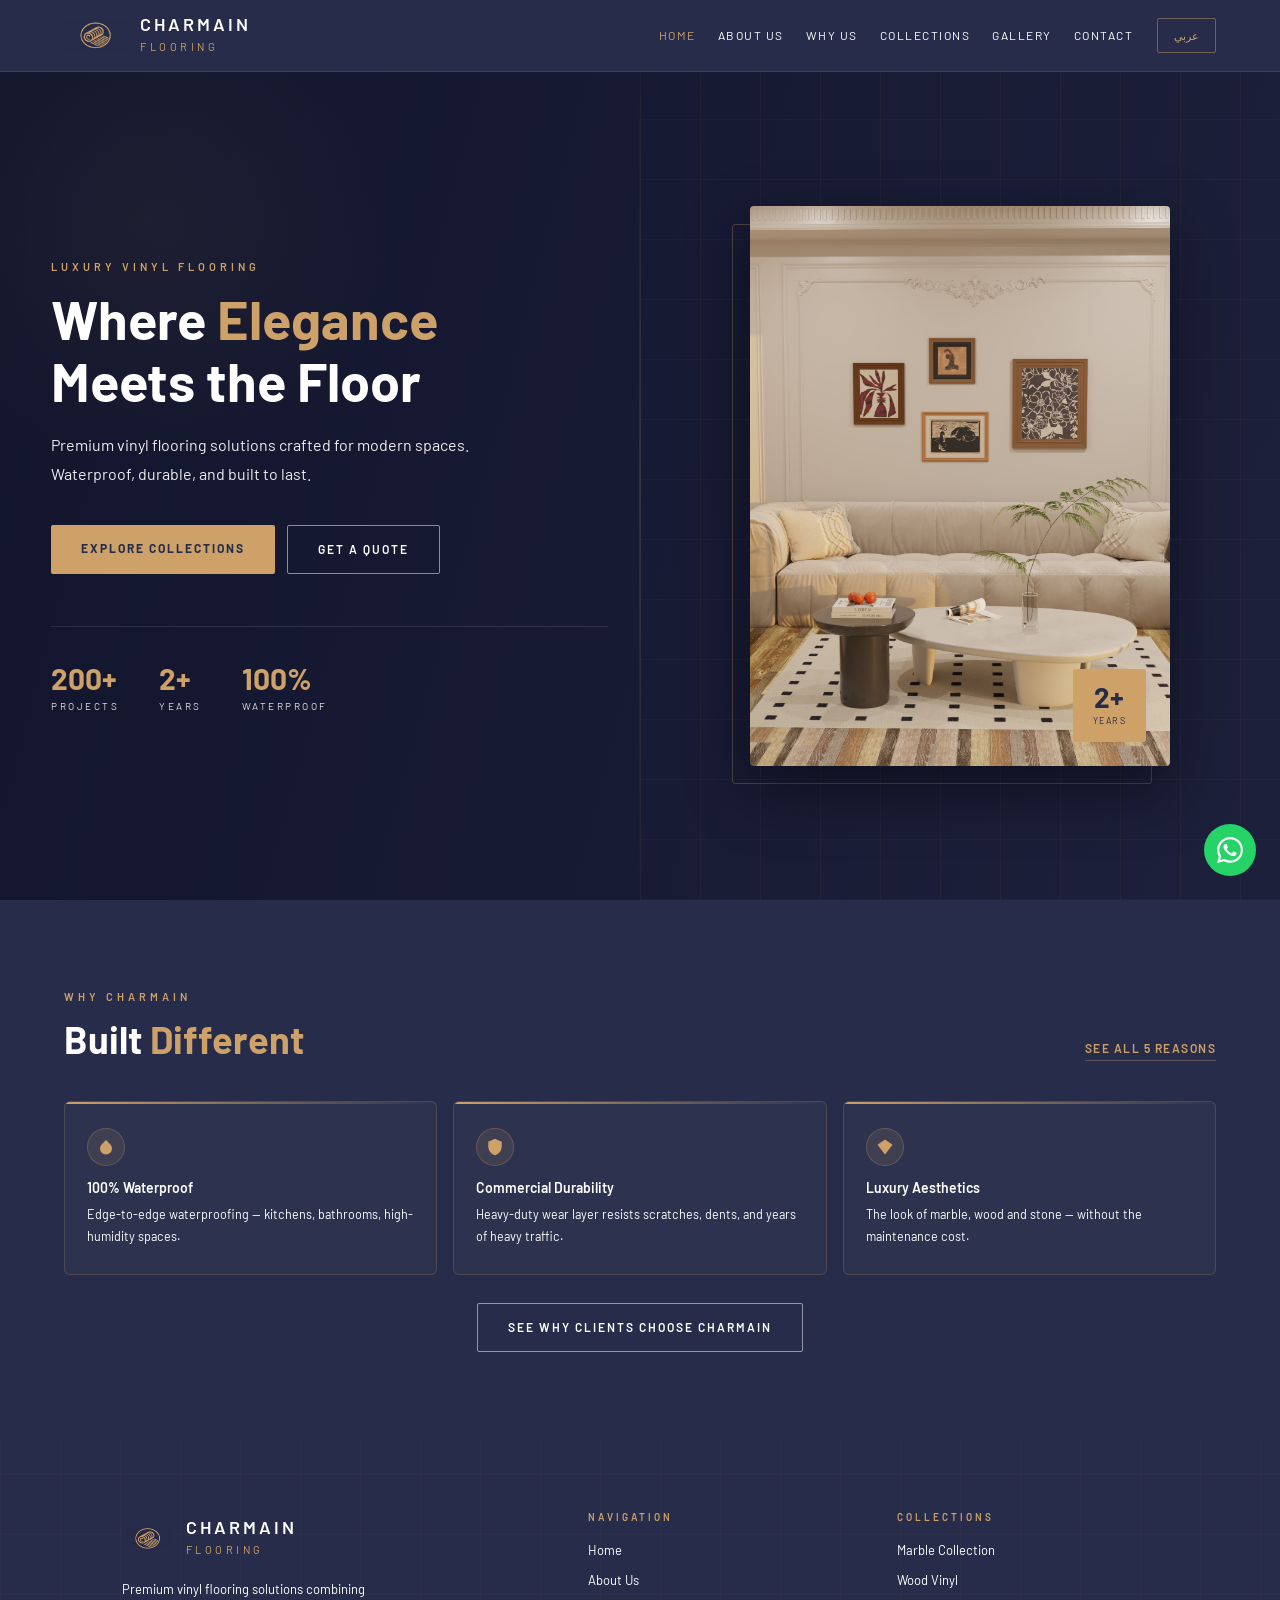
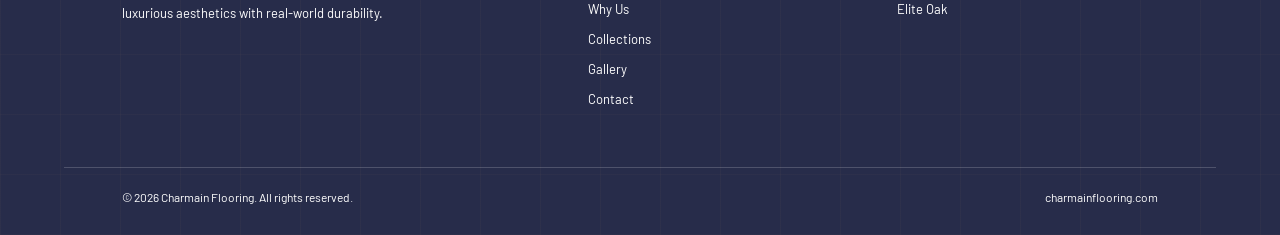
==== commit 7fe5e3fa: "Split About Us: move cinematic strip + Why section to new why-us.html page; add Why Us to all navs" ====
--- a/index.html
+++ b/index.html
@@ -30,6 +30,7 @@
     <ul class="nav-links">
       <li><a href="index.html" class="active" data-en="Home" data-ar="الرئيسية">Home</a></li>
       <li><a href="about.html" class="" data-en="About Us" data-ar="من نحن">About Us</a></li>
+      <li><a href="why-us.html" class="" data-en="Why Us" data-ar="لماذا نحن">Why Us</a></li>
       <li><a href="collections.html" class="" data-en="Collections" data-ar="المجموعات">Collections</a></li>
       <li><a href="gallery.html" class="" data-en="Gallery" data-ar="المعرض">Gallery</a></li>
       <li><a href="contact.html" class="" data-en="Contact" data-ar="اتصل بنا">Contact</a></li>
@@ -42,6 +43,7 @@
 <div class="mobile-menu" id="mobileMenu">
   <a href="index.html" data-en="Home" data-ar="الرئيسية">Home</a>
   <a href="about.html" data-en="About Us" data-ar="من نحن">About Us</a>
+  <a href="why-us.html" data-en="Why Us" data-ar="لماذا نحن">Why Us</a>
   <a href="collections.html" data-en="Collections" data-ar="المجموعات">Collections</a>
   <a href="gallery.html" data-en="Gallery" data-ar="المعرض">Gallery</a>
   <a href="contact.html" data-en="Contact" data-ar="اتصل بنا">Contact</a>
@@ -55,7 +57,7 @@
 
 <section class="hero">
   <!-- Video background -->
-  <video class="hero-video-bg" autoplay muted loop playsinline preload="auto">
+  <video class="hero-video-bg" autoplay muted playsinline preload="auto" id="heroBgVideo">
     <source src="videos/1.mp4" type="video/mp4">
   </video>
   <div class="hero-video-overlay"></div>
@@ -142,7 +144,8 @@
       <h4 data-en="Navigation" data-ar="روابط">Navigation</h4>
       <a href="index.html" data-en="Home" data-ar="الرئيسية">Home</a>
       <a href="about.html" data-en="About Us" data-ar="من نحن">About Us</a>
-      <a href="collections.html" data-en="Collections" data-ar="المجموعات">Collections</a>
+      <a href="why-us.html" data-en="Why Us" data-ar="لماذا نحن">Why Us</a>
+  <a href="collections.html" data-en="Collections" data-ar="المجموعات">Collections</a>
       <a href="gallery.html" data-en="Gallery" data-ar="المعرض">Gallery</a>
       <a href="contact.html" data-en="Contact" data-ar="اتصل بنا">Contact</a>
     </div>
@@ -184,15 +187,38 @@
 
 <script src="script.js?v=3"></script>
 <script>
-/* Hero video background — fade in when ready */
+/* Hero video background — cycle through videos 1 → 2 → 3 → 1 … */
 (function() {
-  var v = document.querySelector('.hero-video-bg');
+  var v = document.getElementById('heroBgVideo');
   if (!v) return;
+
+  var srcs = ['videos/1.mp4', 'videos/2.mp4', 'videos/3.mp4'];
+  var idx  = 0;
+
   function reveal() { v.classList.add('loaded'); }
+
+  /* Fade in on first load */
   if (v.readyState >= 3) { reveal(); }
   else { v.addEventListener('canplay', reveal, { once: true }); }
-  // Fallback: show after 2s regardless
-  setTimeout(reveal, 2000);
+  setTimeout(reveal, 2000); /* fallback */
+
+  /* On each video end, crossfade to next */
+  v.addEventListener('ended', function() {
+    idx = (idx + 1) % srcs.length;
+
+    /* Quick fade out, swap src, fade back in */
+    v.classList.remove('loaded');
+    setTimeout(function() {
+      v.src = srcs[idx];
+      v.load();
+      v.play().catch(function(){});
+      v.addEventListener('canplay', function fadeIn() {
+        v.classList.add('loaded');
+        v.removeEventListener('canplay', fadeIn);
+      });
+      setTimeout(function() { v.classList.add('loaded'); }, 800); /* fallback */
+    }, 400); /* wait for fade-out transition (0.4s) */
+  });
 })();
 </script>
 </body>
--- a/styles.css
+++ b/styles.css
@@ -137,9 +137,13 @@
 
 /* ── HERO ──────────────────────────────────────────────────────────────── */
 .hero {
-  background: var(--navy); min-height: calc(100vh - 72px);
-  display: grid; grid-template-columns: 1fr 1fr; align-items: center;
-  position: relative; overflow: hidden;
+  background: var(--navy);
+  min-height: calc(100vh - 72px);
+  display: grid;
+  grid-template-columns: 1fr 1fr;
+  align-items: center;
+  position: relative;
+  overflow: hidden;
 }
 
 /* ── Hero video background ── */
@@ -153,40 +157,74 @@
   z-index: 0;
   pointer-events: none;
   opacity: 0;
-  transition: opacity 1.2s ease;
+  transition: opacity 0.4s ease;
 }
 .hero-video-bg.loaded { opacity: 1; }
 .hero-video-overlay {
   position: absolute;
   inset: 0;
   z-index: 1;
-  /* dark gradient: strong on left (text side), lighter on right (image side) */
   background: linear-gradient(
     105deg,
-    rgba(15, 18, 40, 0.82) 0%,
-    rgba(15, 18, 40, 0.65) 50%,
-    rgba(15, 18, 40, 0.50) 100%
+    rgba(15,18,40,0.88) 0%,
+    rgba(15,18,40,0.70) 45%,
+    rgba(15,18,40,0.45) 100%
   );
 }
-.hero-grid-bg { position: absolute; right: 0; top: 0; bottom: 0; width: 50%; z-index: 2; background: repeating-linear-gradient(90deg, rgba(205,161,104,0.05) 0, rgba(205,161,104,0.05) 1px, transparent 1px, transparent 60px), repeating-linear-gradient(0deg, rgba(205,161,104,0.04) 0, rgba(205,161,104,0.04) 1px, transparent 1px, transparent 60px); }
-.hero-vline { position: absolute; left: 50%; top: 0; bottom: 0; transform: translateX(-50%); width: 1px; z-index: 2; background: linear-gradient(to bottom, transparent, rgba(205,161,104,0.3), transparent); }
-.hero-content { padding: clamp(60px,8vw,100px) clamp(24px,5%,80px) clamp(60px,8vw,100px) clamp(24px,8%,120px); position: relative; z-index: 2; display: flex; flex-direction: column; align-items: center; text-align: center; }
-.hero-content .eyebrow, .hero-content h1, .hero-content .hero-desc { text-align: center; }
-.hero-content .hero-desc { margin-left: auto; margin-right: auto; }
-.hero-content .hero-btns { justify-content: center; }
-.hero-content .hero-stats { justify-content: center; width: 100%; }
-.hero-visual { position: relative; z-index: 2; height: 100%; min-height: calc(100vh - 72px); display: flex; align-items: center; justify-content: center; padding: clamp(40px,6vw,80px); }
-.hero-visual-inner { width: 100%; max-width: 420px; aspect-ratio: 3/4; border-radius: 2px; overflow: hidden; position: relative; }
+.hero-grid-bg {
+  position: absolute; right: 0; top: 0; bottom: 0; width: 50%; z-index: 2;
+  background: repeating-linear-gradient(90deg, rgba(205,161,104,0.05) 0, rgba(205,161,104,0.05) 1px, transparent 1px, transparent 60px),
+              repeating-linear-gradient(0deg,  rgba(205,161,104,0.04) 0, rgba(205,161,104,0.04) 1px, transparent 1px, transparent 60px);
+}
+.hero-vline {
+  position: absolute; left: 50%; top: 0; bottom: 0;
+  transform: translateX(-50%); width: 1px; z-index: 2;
+  background: linear-gradient(to bottom, transparent, rgba(205,161,104,0.3), transparent);
+}
+
+/* ── Content (left column) ── */
+.hero-content {
+  position: relative; z-index: 3;
+  padding: clamp(60px,8vw,100px) clamp(32px,5%,72px) clamp(60px,8vw,100px) clamp(40px,8%,120px);
+  display: flex; flex-direction: column;
+  align-items: flex-start; text-align: left;
+}
+.hero-content .eyebrow  { text-align: left; }
+.hero-content h1        { text-align: left; }
+.hero-content .hero-desc { text-align: left; margin-left: 0; margin-right: 0; }
+.hero-content .hero-btns { justify-content: flex-start; }
+.hero-content .hero-stats { justify-content: flex-start; width: 100%; }
+
+/* ── Visual (right column) ── */
+.hero-visual {
+  position: relative; z-index: 3;
+  height: 100%; min-height: calc(100vh - 72px);
+  display: flex; align-items: center; justify-content: center;
+  padding: clamp(40px,6vw,80px);
+}
+.hero-visual-frame { width: 100%; display: flex; justify-content: center; }
+.hero-visual-inner {
+  width: 100%; max-width: 400px;
+  aspect-ratio: 3/4;
+  border-radius: 4px; overflow: hidden; position: relative;
+  box-shadow: 0 24px 64px rgba(0,0,0,0.45);
+}
 .hero-visual-inner img { width: 100%; height: 100%; object-fit: cover; }
-.hero-visual-badge { position: absolute; bottom: 24px; right: 24px; background: var(--gold); color: var(--navy); padding: 14px 20px; border-radius: 2px; text-align: center; z-index: 3; }
+.hero-visual-badge {
+  position: absolute; bottom: 24px; right: 24px;
+  background: var(--gold); color: var(--navy);
+  padding: 14px 20px; border-radius: 2px; text-align: center; z-index: 3;
+}
 .hero-visual-badge span:first-child { display: block; font-size: 28px; font-weight: 700; line-height: 1; }
-.hero-visual-badge span:last-child { display: block; font-size: 9px; letter-spacing: 1.5px; text-transform: uppercase; margin-top: 3px; }
-.hero h1 { color: white; margin-bottom: 18px; }
-.hero-desc { color: rgba(255,255,255,1); font-size: clamp(14px,2vw,16px); line-height: 1.85; margin-bottom: 36px; max-width: 460px; }
-.hero-btns { display: flex; gap: 12px; flex-wrap: wrap; margin-bottom: 0; }
-.hero-stats { display: flex; gap: 40px; margin-top: 52px; padding-top: 36px; border-top: 1px solid rgba(255,255,255,0.08); flex-wrap: wrap; }
-.stat-n { display: block; color: var(--gold); font-size: 30px; font-weight: 700; line-height: 1; }
-.stat-l { display: block; color: rgba(255,255,255,1); font-size: 10px; letter-spacing: 2.5px; text-transform: uppercase; margin-top: 5px; }
+.hero-visual-badge span:last-child  { display: block; font-size: 9px; letter-spacing: 1.5px; text-transform: uppercase; margin-top: 3px; }
+
+/* ── Typography ── */
+.hero h1        { color: white; margin-bottom: 18px; }
+.hero-desc      { color: rgba(255,255,255,0.92); font-size: clamp(14px,1.5vw,16px); line-height: 1.85; margin-bottom: 36px; max-width: 440px; }
+.hero-btns      { display: flex; gap: 12px; flex-wrap: wrap; margin-bottom: 0; }
+.hero-stats     { display: flex; gap: 40px; margin-top: 52px; padding-top: 36px; border-top: 1px solid rgba(255,255,255,0.10); flex-wrap: wrap; }
+.stat-n         { display: block; color: var(--gold); font-size: 30px; font-weight: 700; line-height: 1; }
+.stat-l         { display: block; color: rgba(255,255,255,0.85); font-size: 10px; letter-spacing: 2.5px; text-transform: uppercase; margin-top: 5px; }
 
 /* ── ABOUT ─────────────────────────────────────────────────────────────── */
 .about { background: white; }
@@ -2008,189 +2046,66 @@
   flex-direction: row-reverse;
 }
 
-/* ══ VIDEO CAROUSEL (About page) ════════════════════════════════════════ */
-.ab-videos {
-  background: var(--navy);
-  text-align: center;
-  padding-top: 80px;
-  padding-bottom: 80px;
-}
-.ab-videos .eyebrow { color: var(--gold); }
-.ab-videos h2 { color: #fff; margin-bottom: 0; }
-.ab-videos h2 em { color: var(--gold); }
-.ab-videos .gold-bar { margin: 16px auto 24px; }
-.ab-videos .body-text { color: rgba(255,255,255,0.65); }
-
-/* Stage: player + arrows */
-/* Stage: player only, arrows are overlaid on mobile */
-.vc-stage {
-  position: relative;
-  max-width: 900px;
-  margin: 0 auto 20px;
-}
-.vc-player-wrap {
-  position: relative;
+/* ══ ABOUT PAGE — EMBEDDED VIDEOS ══════════════════════════════════════ */
+
+/* Shared: video inside an about-visual frame (hero + transform) */
+.about-visual--video {
+  overflow: hidden;
   background: #000;
-  border-radius: 10px;
-  overflow: hidden;
-  box-shadow: 0 8px 48px rgba(0,0,0,0.55);
-}
-.vc-player {
-  width: 100%;
-  display: block;
-  aspect-ratio: 16 / 9;
-  background: #000;
-}
-.vc-counter {
+}
+.ab-inline-video {
   position: absolute;
-  top: 12px;
-  right: 14px;
-  background: rgba(0,0,0,0.6);
-  color: #fff;
-  font-size: 11px;
-  font-family: 'Barlow', sans-serif;
-  font-weight: 600;
-  letter-spacing: 1px;
-  padding: 4px 10px;
-  border-radius: 20px;
-  pointer-events: none;
-  z-index: 2;
-}
-
-/* Arrows — overlaid on the player sides */
-.vc-arrow {
-  position: absolute;
-  top: 50%;
-  transform: translateY(-50%);
-  z-index: 3;
-  width: 44px;
-  height: 44px;
-  border-radius: 50%;
-  border: 2px solid rgba(205,161,104,0.5);
-  background: rgba(15,16,30,0.65);
-  backdrop-filter: blur(4px);
-  color: var(--gold);
-  display: flex;
-  align-items: center;
-  justify-content: center;
-  cursor: pointer;
-  transition: background 0.2s, border-color 0.2s, transform 0.15s;
-}
-.vc-arrow--prev { left: 12px; }
-.vc-arrow--next { right: 12px; }
-.vc-arrow svg { width: 22px; height: 22px; fill: currentColor; }
-.vc-arrow:hover {
-  background: rgba(205,161,104,0.25);
-  border-color: var(--gold);
-  transform: translateY(-50%) scale(1.08);
-}
-.vc-arrow:active { transform: translateY(-50%) scale(0.95); }
-
-/* Dot pagination */
-.vc-dots {
-  display: flex;
-  justify-content: center;
-  align-items: center;
-  gap: 8px;
-  margin-bottom: 24px;
-}
-.vc-dot {
-  width: 8px;
-  height: 8px;
-  border-radius: 50%;
-  border: none;
-  background: rgba(255,255,255,0.2);
-  cursor: pointer;
-  padding: 0;
-  transition: background 0.25s, width 0.25s, border-radius 0.25s;
-  flex-shrink: 0;
-}
-.vc-dot.active {
-  background: var(--gold);
-  width: 28px;
-  border-radius: 4px;
-}
-
-/* Thumbnail strip — centered, scrollable, hidden scrollbar */
-.vc-thumbs {
-  display: flex;
-  gap: 10px;
-  justify-content: center;
-  flex-wrap: nowrap;
-  overflow-x: auto;
-  scroll-snap-type: x mandatory;
-  padding: 4px 16px 10px;
-  max-width: 900px;
-  margin: 0 auto;
-  scrollbar-width: none;
-  -webkit-overflow-scrolling: touch;
-}
-.vc-thumbs::-webkit-scrollbar { display: none; }
-
-.vc-thumb {
-  position: relative;
-  flex-shrink: 0;
-  width: 110px;
-  aspect-ratio: 16 / 9;
-  border-radius: 6px;
-  overflow: hidden;
-  cursor: pointer;
-  border: 2px solid transparent;
-  scroll-snap-align: center;
-  transition: border-color 0.2s, transform 0.2s, opacity 0.2s;
-  opacity: 0.5;
-  background: #000;
-}
-.vc-thumb.active {
-  border-color: var(--gold);
-  opacity: 1;
-  transform: translateY(-4px);
-  box-shadow: 0 6px 20px rgba(205,161,104,0.3);
-}
-.vc-thumb:hover:not(.active) { opacity: 0.8; transform: translateY(-2px); }
-
-.vc-thumb-video {
+  inset: 0;
   width: 100%;
   height: 100%;
   object-fit: cover;
+  object-position: center;
   display: block;
-  pointer-events: none;
-}
-.vc-thumb-overlay {
-  position: absolute;
-  inset: 0;
-  display: flex;
-  align-items: center;
-  justify-content: center;
-  background: rgba(0,0,0,0.28);
-  transition: background 0.2s;
-}
-.vc-thumb.active .vc-thumb-overlay { background: rgba(205,161,104,0.15); }
-.vc-thumb-overlay svg {
-  width: 20px;
-  height: 20px;
-  fill: #fff;
-  opacity: 0.9;
-  filter: drop-shadow(0 1px 3px rgba(0,0,0,0.7));
-}
-.vc-thumb-num {
-  position: absolute;
-  bottom: 4px;
-  left: 6px;
-  font-size: 9px;
-  font-weight: 700;
-  color: rgba(255,255,255,0.75);
-  font-family: 'Barlow', sans-serif;
-  letter-spacing: 0.5px;
-}
-
-/* ── Responsive ── */
-@media (max-width: 600px) {
-  .vc-arrow { width: 36px; height: 36px; }
-  .vc-arrow svg { width: 18px; height: 18px; }
-  .vc-arrow--prev { left: 8px; }
-  .vc-arrow--next { right: 8px; }
-  /* On small screens show 4 thumbs at a time */
-  .vc-thumbs { justify-content: flex-start; padding: 4px 12px 10px; }
-  .vc-thumb { width: calc((100vw - 80px) / 4); min-width: 60px; }
-}
+}
+
+/* ── Cinematic full-width strip (video 6) ── */
+.ab-cinematic { position: relative; overflow: hidden; height: clamp(320px, 55vw, 600px); }
+.ab-cinematic-inner { position: relative; width: 100%; height: 100%; }
+.ab-cinematic-video { width: 100%; height: 100%; object-fit: cover; display: block; }
+.ab-cinematic-overlay {
+  position: absolute; inset: 0;
+  background: linear-gradient(100deg, rgba(15,18,40,0.82) 0%, rgba(15,18,40,0.50) 55%, rgba(15,18,40,0.12) 100%);
+  display: flex; align-items: center;
+}
+.ab-cinematic-text { padding: clamp(32px,6vw,80px); max-width: 520px; }
+.ab-cinematic-text .eyebrow { color: var(--gold); }
+.ab-cinematic-text h2 { color: #fff; margin: 12px 0 28px; font-size: clamp(28px,4vw,52px); line-height: 1.15; }
+
+/* ── Why-grid with embedded video panel (video 7) ── */
+.why-grid--with-video {
+  display: grid;
+  grid-template-columns: 1fr 1fr;
+  grid-template-rows: auto auto auto;
+  gap: 24px;
+  align-items: stretch;
+}
+.w-video-panel {
+  grid-column: 1; grid-row: 1 / 4;
+  position: relative; border-radius: 8px; overflow: hidden;
+  min-height: 360px; background: #000;
+  box-shadow: 0 8px 40px rgba(0,0,0,0.35);
+}
+.w-video { width: 100%; height: 100%; object-fit: cover; display: block; }
+.w-video-label {
+  position: absolute; bottom: 0; left: 0; right: 0;
+  padding: 20px 18px 16px;
+  background: linear-gradient(to top, rgba(15,18,40,0.85), transparent);
+  color: rgba(255,255,255,0.8); font-size: 11px;
+  font-family: 'Barlow', sans-serif; font-weight: 600;
+  letter-spacing: 2px; text-transform: uppercase;
+}
+.why-grid--with-video .w-card { grid-column: 2; }
+
+@media (max-width: 768px) {
+  .why-grid--with-video { grid-template-columns: 1fr; grid-template-rows: auto; }
+  .w-video-panel { grid-column: 1; grid-row: auto; min-height: 220px; aspect-ratio: 16/9; }
+  .why-grid--with-video .w-card { grid-column: 1; }
+  .ab-cinematic { height: 260px; }
+  .ab-cinematic-text { padding: 28px 24px; }
+  .ab-cinematic-text h2 { font-size: 22px; }
+}
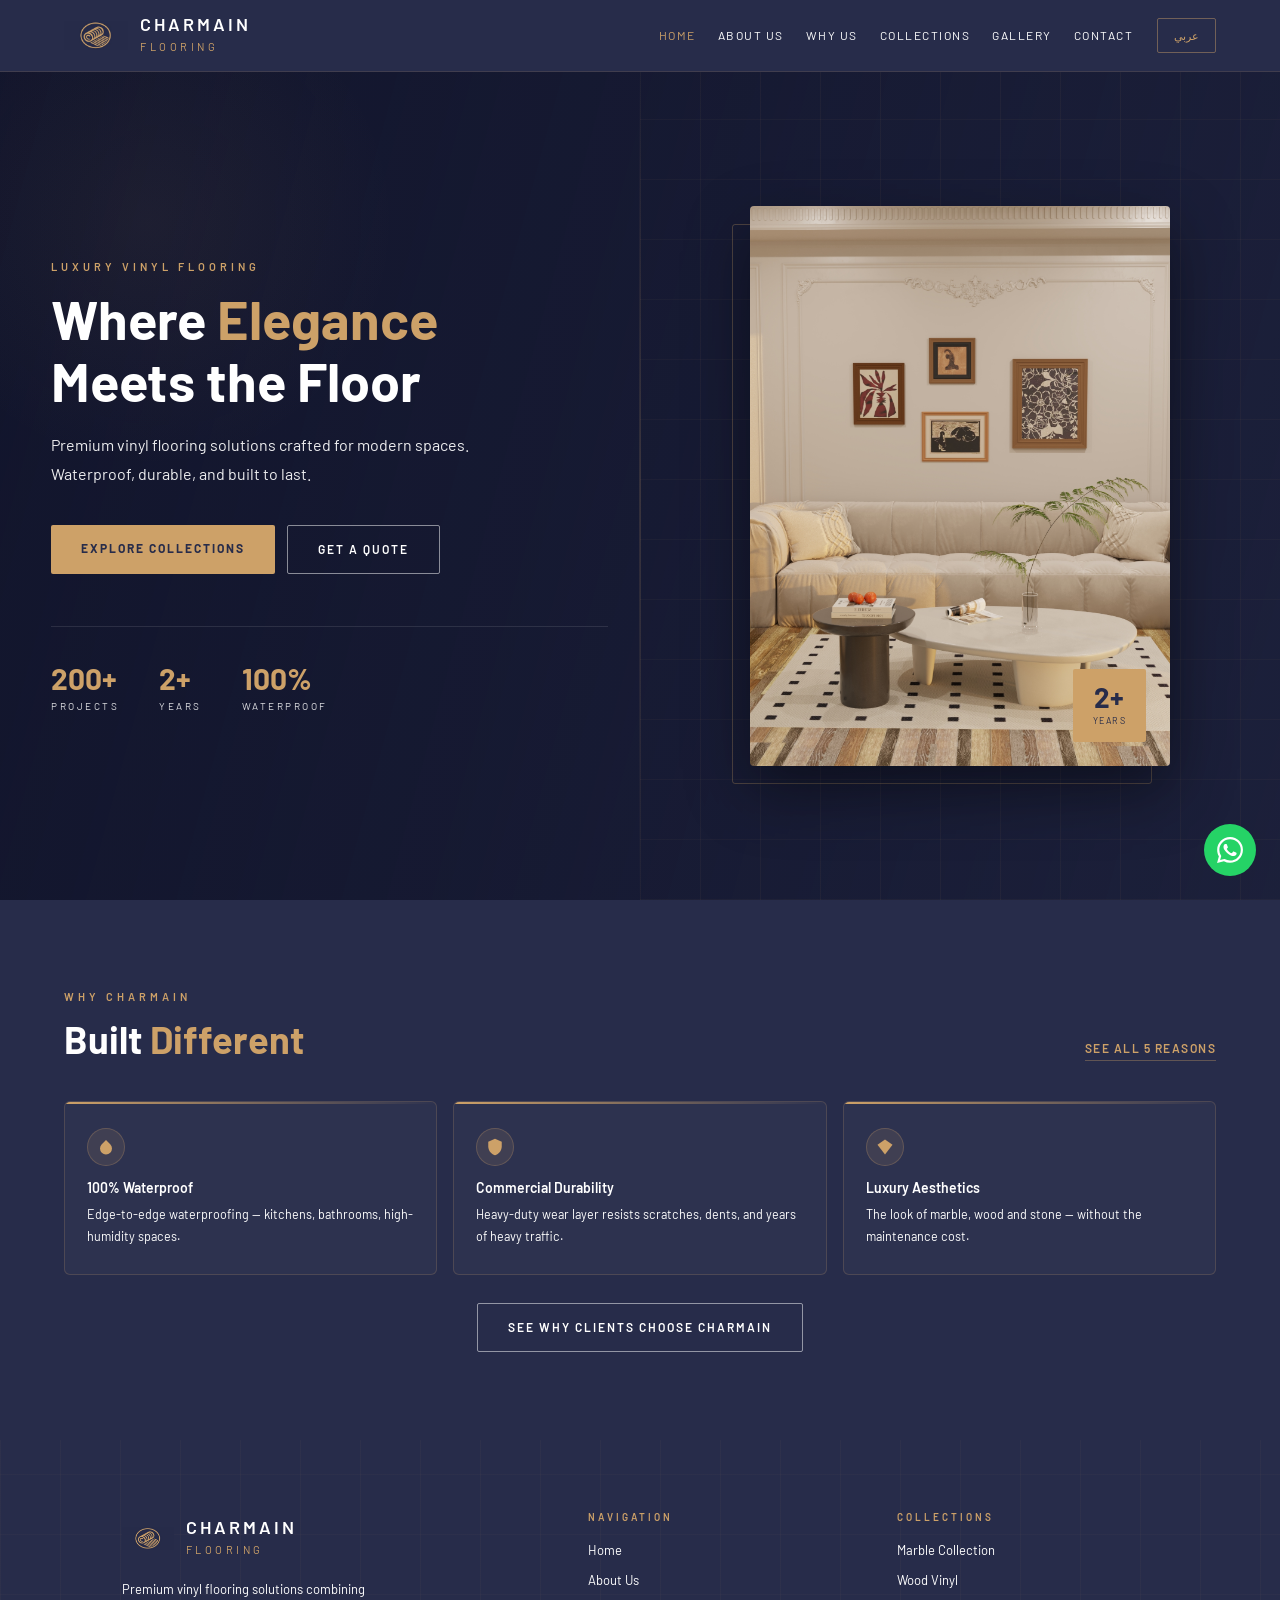
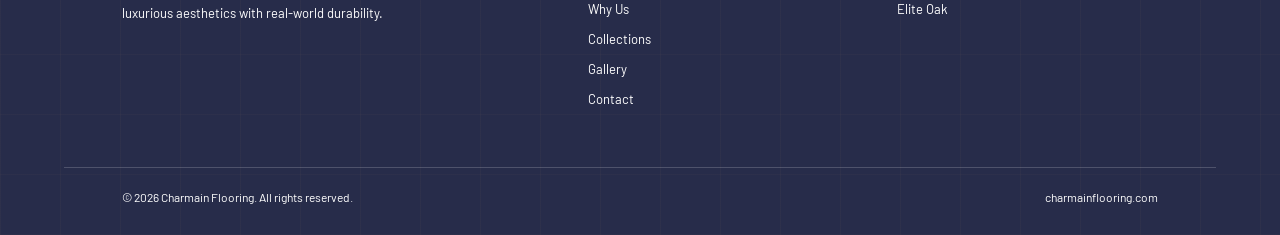
==== commit e246155a: "fix: optimize video playback for Safari and hide play button" ====
--- a/index.html
+++ b/index.html
@@ -57,7 +57,7 @@
 
 <section class="hero">
   <!-- Video background -->
-  <video class="hero-video-bg" autoplay muted playsinline preload="auto" id="heroBgVideo">
+  <video class="hero-video-bg" autoplay muted loop playsinline webkit-playsinline disablePictureInPicture preload="auto" id="heroBgVideo" poster="images/hero.jpg">
     <source src="videos/1.mp4" type="video/mp4">
   </video>
   <div class="hero-video-overlay"></div>
--- a/styles.css
+++ b/styles.css
@@ -147,7 +147,10 @@
 }
 
 /* ── Hero video background ── */
-.hero-video-bg {
+.hero-video-bg,
+.ab-inline-video,
+.ab-cinematic-video,
+.w-video {
   position: absolute;
   inset: 0;
   width: 100%;
@@ -157,9 +160,43 @@
   z-index: 0;
   pointer-events: none;
   opacity: 0;
-  transition: opacity 0.4s ease;
-}
-.hero-video-bg.loaded { opacity: 1; }
+  background-color: #0f1228; /* Navy placeholder */
+  background-size: cover;
+  background-position: center;
+  transition: opacity 0.8s ease-in-out;
+  /* Safari optimizations */
+  -webkit-appearance: none;
+  -webkit-transform: translateZ(0);
+  transform: translateZ(0);
+  will-change: opacity;
+}
+
+.hero-video-bg {
+  background-image: url('images/hero.jpg');
+}
+.ab-inline-video,
+.ab-cinematic-video,
+.w-video {
+  background-image: url('images/about.jpg');
+}
+
+.hero-video-bg.loaded,
+.ab-inline-video.loaded,
+.ab-cinematic-video.loaded,
+.w-video.loaded,
+.hero-video-bg.is-playing,
+.ab-inline-video.is-playing,
+.ab-cinematic-video.is-playing,
+.w-video.is-playing {
+  opacity: 1;
+}
+
+.hero-video-bg {
+  object-position: center;
+}
+.w-video {
+  object-position: center 20%;
+}
 .hero-video-overlay {
   position: absolute;
   inset: 0;
@@ -444,15 +481,15 @@
 .collection-panel.active { display: block !important; }
 
 .collection-hero {
-  display: grid; grid-template-columns: 1fr 1fr; gap: clamp(32px,5vw,64px);
+  display: grid; grid-template-columns: 3fr 2fr; gap: clamp(32px,5vw,64px);
   align-items: center; margin-bottom: 48px;
 }
 .collection-img {
   border-radius: 3px;
   overflow: hidden;
-  aspect-ratio: 16/11;
+  aspect-ratio: 4/3;
   position: relative;
-  box-shadow: 0 20px 56px rgba(39,44,74,0.16);
+  box-shadow: 0 20px 56px rgba(39,44,74,0.22);
 }
 .collection-img::after {
   content: '';
@@ -470,7 +507,7 @@
 }
 .collection-img img {
   width: 100%; height: 100%;
-  object-fit: cover; object-position: center 75%; display: block;
+  object-fit: cover; object-position: center 85%; display: block;
   filter: contrast(1.04) saturate(0.93);
   transition: transform 0.65s cubic-bezier(0.25,0.46,0.45,0.94);
 }
@@ -851,6 +888,19 @@
   margin-top: 10px;
 }
 .ge-third { height: 280px; }
+
+.g-row-2col {
+  display: grid;
+  grid-template-columns: 1fr 1fr;
+  gap: 10px;
+  margin-top: 10px;
+}
+.ge-half-wide { height: 340px; }
+
+.g-row-asym--reverse {
+  grid-template-columns: 1fr 2fr;
+}
+.g-row-asym--reverse .g-col-stack { order: -1; }
 
 /* ── PROJECT SPOTLIGHT ─────────────────────────────────────────────────── */
 .gallery-spotlight {
@@ -1002,8 +1052,12 @@
   .gallery-headline { font-size: clamp(48px,12vw,72px); }
   .gallery-quote-text { max-width: 100%; }
   .g-row-asym { grid-template-columns: 1fr; }
+  .g-row-asym--reverse { grid-template-columns: 1fr; }
+  .g-row-asym--reverse .g-col-stack { order: 0; }
+  .g-row-2col { grid-template-columns: 1fr 1fr; }
   .ge-tall { height: 300px; }
   .ge-half { height: 200px; }
+  .ge-half-wide { height: 220px; }
   .ge-wide { height: 260px; }
   .g-row-3col { grid-template-columns: 1fr 1fr; }
   .ge-third { height: 200px; }
@@ -1275,7 +1329,7 @@
 
   /* ABOUT */
   .about-grid          { grid-template-columns: 1fr; gap: 32px; }
-  .about-visual        { aspect-ratio: 16/9; min-height: 200px; }
+  .about-visual        { aspect-ratio: 4/3; min-height: 260px; }
 
   /* COLLECTIONS */
   .collection-hero     { grid-template-columns: 1fr; gap: 28px; }
@@ -2066,7 +2120,7 @@
 /* ── Cinematic full-width strip (video 6) ── */
 .ab-cinematic { position: relative; overflow: hidden; height: clamp(320px, 55vw, 600px); }
 .ab-cinematic-inner { position: relative; width: 100%; height: 100%; }
-.ab-cinematic-video { width: 100%; height: 100%; object-fit: cover; display: block; }
+.ab-cinematic-video { width: 100%; height: 100%; object-fit: cover; display: block; pointer-events: none; }
 .ab-cinematic-overlay {
   position: absolute; inset: 0;
   background: linear-gradient(100deg, rgba(15,18,40,0.82) 0%, rgba(15,18,40,0.50) 55%, rgba(15,18,40,0.12) 100%);
@@ -2090,7 +2144,7 @@
   min-height: 360px; background: #000;
   box-shadow: 0 8px 40px rgba(0,0,0,0.35);
 }
-.w-video { width: 100%; height: 100%; object-fit: cover; display: block; }
+.w-video { width: 100%; height: 100%; object-fit: cover; object-position: center 20%; display: block; pointer-events: none; }
 .w-video-label {
   position: absolute; bottom: 0; left: 0; right: 0;
   padding: 20px 18px 16px;
@@ -2109,3 +2163,34 @@
   .ab-cinematic-text { padding: 28px 24px; }
   .ab-cinematic-text h2 { font-size: 22px; }
 }
+
+/* ══ iOS Safari: suppress native video UI on background videos ══════════ */
+video.hero-video-bg::-webkit-media-controls,
+video.ab-inline-video::-webkit-media-controls,
+video.ab-cinematic-video::-webkit-media-controls,
+video.w-video::-webkit-media-controls,
+video.hero-video-bg::-webkit-media-controls-enclosure,
+video.ab-inline-video::-webkit-media-controls-enclosure,
+video.ab-cinematic-video::-webkit-media-controls-enclosure,
+video.w-video::-webkit-media-controls-enclosure,
+video.hero-video-bg::-webkit-media-controls-panel,
+video.ab-inline-video::-webkit-media-controls-panel,
+video.ab-cinematic-video::-webkit-media-controls-panel,
+video.w-video::-webkit-media-controls-panel,
+video.hero-video-bg::-webkit-media-controls-start-playback-button,
+video.ab-inline-video::-webkit-media-controls-start-playback-button,
+video.ab-cinematic-video::-webkit-media-controls-start-playback-button,
+video.w-video::-webkit-media-controls-start-playback-button {
+  display: none !important;
+  -webkit-appearance: none !important;
+  opacity: 0 !important;
+}
+video.hero-video-bg,
+video.ab-inline-video,
+video.ab-cinematic-video,
+video.w-video {
+  -webkit-appearance: none;
+  pointer-events: none;
+  /* Disable interaction that might trigger UI */
+  touch-action: none;
+}
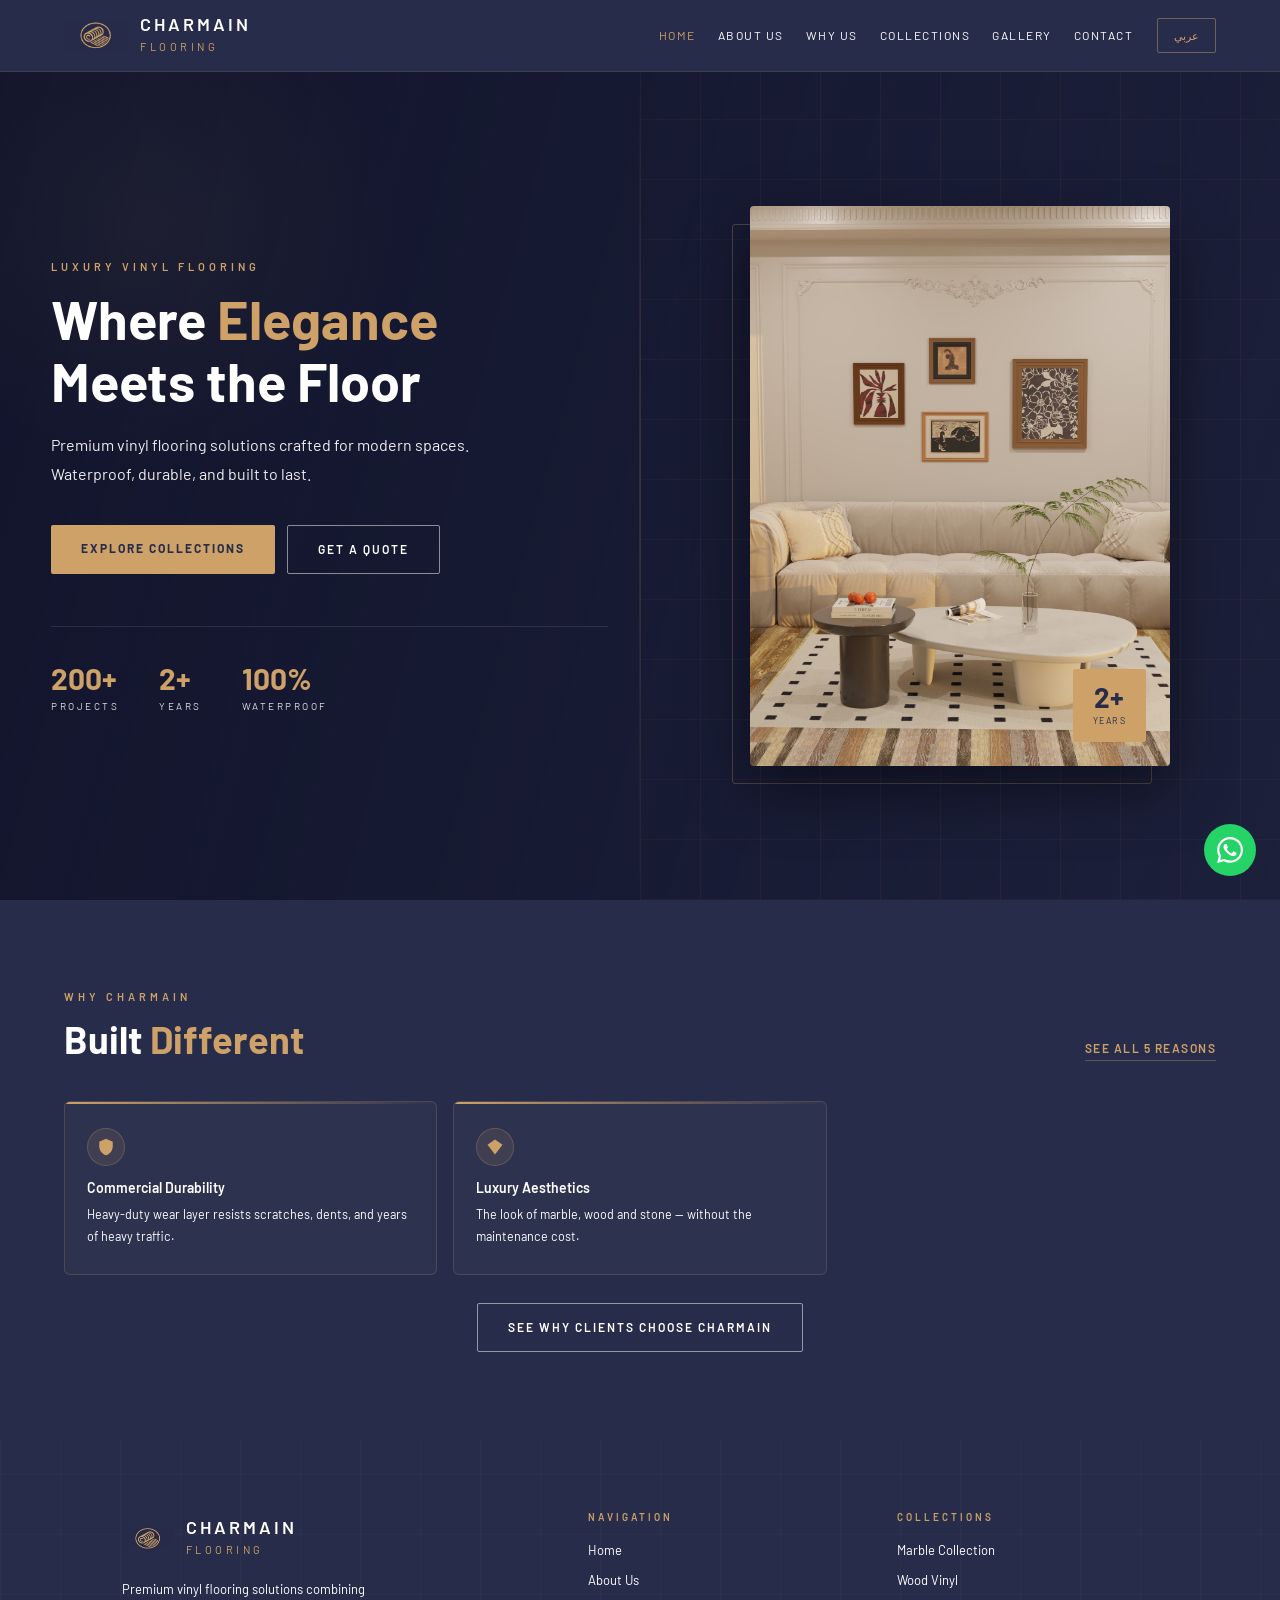
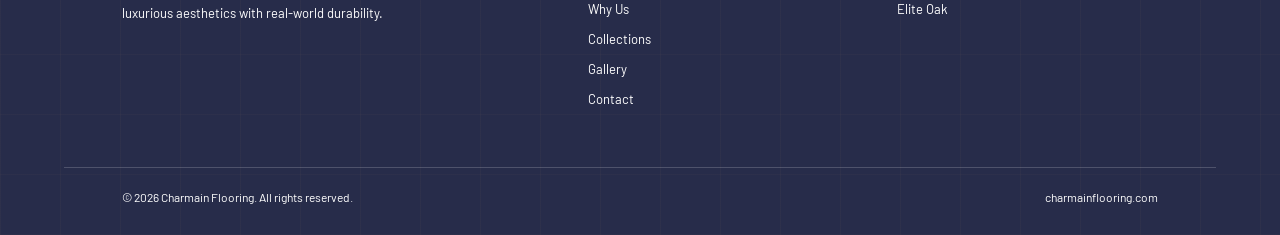
==== commit 0a6c01f0: "feat: apply SEO tags, ARIA roles, sort Marble collection, and add 404 page" ====
--- a/index.html
+++ b/index.html
@@ -4,6 +4,31 @@
 <title>Charmain Flooring — Luxury Vinyl Flooring</title>
 <meta charset="UTF-8">
 <meta name="viewport" content="width=device-width, initial-scale=1.0">
+<meta name="description" content="Charmain Flooring ? Premium luxury vinyl flooring in Egypt. Waterproof, durable, and built for residential, commercial and hospitality spaces.">
+<meta name="keywords" content="vinyl flooring Egypt, vinyl flooring Alexandria, LVT flooring Egypt, flooring Egypt, vinyl Egypt, vinyl flooring">
+<meta property="og:title" content="Charmain Flooring ? Luxury Vinyl Flooring Egypt">
+<meta property="og:description" content="Charmain Flooring ? Premium luxury vinyl flooring in Egypt. Waterproof, durable, and built for residential, commercial and hospitality spaces.">
+<meta property="og:image" content="https://charmainflooring.com/images/og-image.jpg">
+<meta property="og:url" content="https://charmainflooring.com">
+<meta property="og:type" content="website">
+<meta name="twitter:card" content="summary_large_image">
+<meta name="twitter:title" content="Charmain Flooring ? Luxury Vinyl Flooring Egypt">
+<meta name="twitter:description" content="Charmain Flooring ? Premium luxury vinyl flooring in Egypt. Waterproof, durable, and built for residential, commercial and hospitality spaces.">
+<meta name="twitter:image" content="https://charmainflooring.com/images/og-image.jpg">
+<script type="application/ld+json">
+{
+  "@context": "https://schema.org",
+  "@type": "LocalBusiness",
+  "name": "Charmain Flooring",
+  "telephone": "+20035833895",
+  "address": {
+    "@type": "PostalAddress",
+    "addressCountry": "EG",
+    "addressLocality": "Alexandria"
+  },
+  "url": "https://charmainflooring.com"
+}
+</script>
 <link rel="icon" href="/favicon.ico" sizes="any">
 <link rel="apple-touch-icon" sizes="180x180" href="favicon_io/apple-touch-icon.png">
 <link rel="icon" type="image/png" sizes="32x32" href="favicon_io/favicon-32x32.png">
@@ -12,7 +37,7 @@
 <link rel="manifest" href="favicon_io/site.webmanifest">
 <link rel="preconnect" href="https://fonts.googleapis.com">
 <link rel="preconnect" href="https://fonts.gstatic.com" crossorigin>
-<link href="https://fonts.googleapis.com/css2?family=Barlow:wght@300;400;500;600;700&family=Cairo:wght@300;400;500;600;700;800&display=swap" rel="stylesheet">
+<link href="https://fonts.googleapis.com/css2?family=Barlow:wght@400;500;600;700&family=Cairo:wght@400;500;600;700;800&display=swap" rel="stylesheet">
 <link rel="stylesheet" href="styles.css?v=3">
 </head>
 <body id="body">
@@ -20,7 +45,7 @@
 <!-- NAV -->
 <nav id="navbar">
   <a class="logo" href="index.html">
-    <div class="logo-mark"><img src="[data-uri]" alt="Charmain Flooring Logo" style="width:64px;height:64px;object-fit:contain;"></div>
+    <div class="logo-mark"><img src="images/logo.png" alt="Charmain Flooring Logo" style="width:64px;height:64px;object-fit:contain;"></div>
     <div class="logo-text-wrap">
       <span class="brand">Charmain</span>
       <span class="sub" data-en="Flooring" data-ar="للأرضيات">Flooring</span>
@@ -57,7 +82,7 @@
 
 <section class="hero">
   <!-- Video background -->
-  <video class="hero-video-bg" autoplay muted loop playsinline webkit-playsinline disablePictureInPicture preload="auto" id="heroBgVideo" poster="images/hero.jpg">
+  <video class="hero-video-bg" autoplay muted loop playsinline webkit-playsinline disablePictureInPicture preload="auto" id="heroBgVideo" poster="images/hero-poster.jpg">
     <source src="videos/1.mp4" type="video/mp4">
   </video>
   <div class="hero-video-overlay"></div>
@@ -81,7 +106,7 @@
   <div class="hero-visual">
     <div class="hero-visual-frame">
     <div class="hero-visual-inner">
-      <img src="images/about.jpg" alt="Luxury vinyl flooring living room">
+      <img src="images/about.jpg" alt="Luxury vinyl flooring living room" loading="lazy">
       <div class="hero-visual-badge">
         <span>2+</span>
         <span data-en="Years" data-ar="سنة خبرة">Years</span>
@@ -99,17 +124,12 @@
         <p class="eyebrow" data-en="Why Charmain" data-ar="لماذا شارمين">Why Charmain</p>
         <h2 data-en="Built <em>Different</em>" data-ar="مختلفون <em>بالبناء</em>">Built <em>Different</em></h2>
       </div>
-      <a class="home-why-cta-link" href="about.html" href="about.html" data-en="See All 5 Reasons" data-ar="اطّلع على كل الأسباب الـ5">
+      <a class="home-why-cta-link" href="about.html" data-en="See All 5 Reasons" data-ar="اطّلع على كل الأسباب الـ5">
         See All 5 Reasons
         <svg viewBox="0 0 24 24"><path d="M8.59 16.59L13.17 12 8.59 7.41 10 6l6 6-6 6z"/></svg>
       </a>
     </div>
     <div class="home-why-preview">
-      <div class="home-why-card">
-        <div class="home-why-card-icon"><svg viewBox="0 0 24 24"><path d="M12 2.69l5.66 5.66a8 8 0 11-11.31 0z"/></svg></div>
-        <h4 data-en="100% Waterproof" data-ar="مقاوم للماء 100%">100% Waterproof</h4>
-        <p data-en="Edge-to-edge waterproofing — kitchens, bathrooms, high-humidity spaces." data-ar="مقاوم للماء من حافة إلى حافة — مثالي للمطابخ والحمامات.">Edge-to-edge waterproofing — kitchens, bathrooms, high-humidity spaces.</p>
-      </div>
       <div class="home-why-card">
         <div class="home-why-card-icon"><svg viewBox="0 0 24 24"><path d="M12 1L3 5v6c0 5.55 3.84 10.74 9 12 5.16-1.26 9-6.45 9-12V5l-9-4z"/></svg></div>
         <h4 data-en="Commercial Durability" data-ar="متانة تجارية">Commercial Durability</h4>
@@ -132,7 +152,7 @@
   <div class="container footer-grid">
     <div class="f-brand">
       <div class="logo" style="margin-bottom:14px;">
-        <div class="logo-mark" style="width:52px;height:52px;"><img src="[data-uri]" alt="Charmain Flooring" style="width:52px;height:52px;object-fit:contain;"></div>
+        <div class="logo-mark" style="width:52px;height:52px;"><img src="images/logo.png" alt="Charmain Flooring" style="width:52px;height:52px;object-fit:contain;"></div>
         <div class="logo-text-wrap">
           <span class="brand">Charmain</span>
           <span class="sub" data-en="Flooring" data-ar="للأرضيات">Flooring</span>
@@ -163,7 +183,7 @@
 </footer>
 
 <!-- WHATSAPP -->
-<a href="https://wa.me/201007388394" class="wa-btn" target="_blank" aria-label="WhatsApp">
+<a href="https://wa.me/201093001855" class="wa-btn" target="_blank" aria-label="WhatsApp">
   <svg viewBox="0 0 24 24"><path d="M17.472 14.382c-.297-.149-1.758-.867-2.03-.967-.273-.099-.471-.148-.67.15-.197.297-.767.966-.94 1.164-.173.199-.347.223-.644.075-.297-.15-1.255-.463-2.39-1.475-.883-.788-1.48-1.761-1.653-2.059-.173-.297-.018-.458.13-.606.134-.133.298-.347.446-.52.149-.174.198-.298.298-.497.099-.198.05-.371-.025-.52-.075-.149-.669-1.612-.916-2.207-.242-.579-.487-.5-.669-.51-.173-.008-.371-.01-.57-.01-.198 0-.52.074-.792.372-.272.297-1.04 1.016-1.04 2.479 0 1.462 1.065 2.875 1.213 3.074.149.198 2.096 3.2 5.077 4.487.709.306 1.262.489 1.694.625.712.227 1.36.195 1.871.118.571-.085 1.758-.719 2.006-1.413.248-.694.248-1.289.173-1.413-.074-.124-.272-.198-.57-.347m-5.421 7.403h-.004a9.87 9.87 0 01-5.031-1.378l-.361-.214-3.741.982.998-3.648-.235-.374a9.86 9.86 0 01-1.51-5.26c.001-5.45 4.436-9.884 9.888-9.884 2.64 0 5.122 1.03 6.988 2.898a9.825 9.825 0 012.893 6.994c-.003 5.45-4.437 9.884-9.885 9.884m8.413-18.297A11.815 11.815 0 0012.05 0C5.495 0 .16 5.335.157 11.892c0 2.096.547 4.142 1.588 5.945L.057 24l6.305-1.654a11.882 11.882 0 005.683 1.448h.005c6.554 0 11.89-5.335 11.893-11.893a11.821 11.821 0 00-3.48-8.413z"/></svg>
 </a>
 
@@ -189,11 +209,11 @@
 <script>
 /* Hero video background — cycle through videos 1 → 2 → 3 → 1 … */
 (function() {
-  var v = document.getElementById('heroBgVideo');
+  let v = document.getElementById('heroBgVideo');
   if (!v) return;
 
-  var srcs = ['videos/1.mp4', 'videos/2.mp4', 'videos/3.mp4'];
-  var idx  = 0;
+  let srcs = ['videos/1.mp4', 'videos/2.mp4', 'videos/3.mp4'];
+  let idx  = 0;
 
   function reveal() { v.classList.add('loaded'); }
 
--- a/styles.css
+++ b/styles.css
@@ -2194,3 +2194,6 @@
   /* Disable interaction that might trigger UI */
   touch-action: none;
 }
+
+/* Fix gallery filter */
+.is-hidden { display: none !important; }
